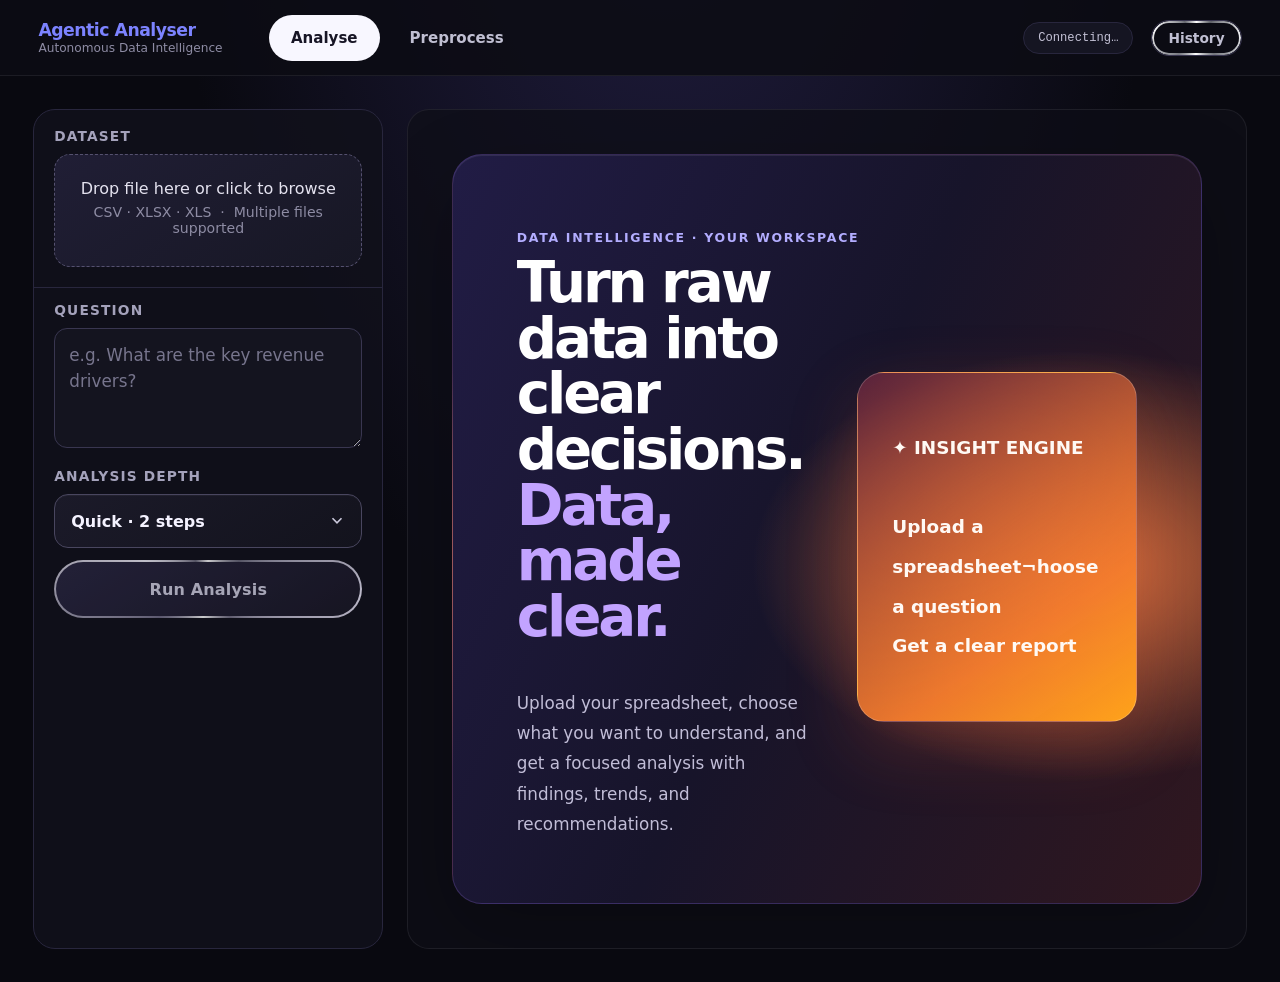
==== static/index.html @ 453eec2a "Enhance UI with live analysis dashboard, add model fallback support, and improve resilience" ====
<!DOCTYPE html>
<html lang="en">
<head>
<meta charset="UTF-8"/>
<meta name="viewport" content="width=device-width, initial-scale=1.0"/>
<title>Agentic Analyser</title>
<link rel="icon" type="image/png" href="/static/favicon.png"/>
<style>
  :root {
    --bg:       #18181c;
    --surface:  #1e1e24;
    --surface2: #26262e;
    --surface3: #2c2c36;
    --border:   #2a2a34;
    --border2:  #36363f;
    --accent:   #c8ff3e;
    --accent2:  #a8d832;
    --accent3:  #d4ff66;
    --text:     #ededeb;
    --text2:    #a8a8b0;
    --text3:    #6b6b78;
    --danger:   #ff6b6b;
    --teal:     #3effb4;
    --radius:   8px;
    --radius-lg:12px;
    --font:     'Inter','Segoe UI',system-ui,sans-serif;
  }
  * { box-sizing: border-box; margin: 0; padding: 0; }
  body {
    background: var(--bg);
    color: var(--text);
    font-family: var(--font);
    min-height: 100vh;
    display: flex;
    flex-direction: column;
    font-size: 16px;
  }

  /* HEADER */
  header {
    display: flex;
    align-items: center;
    padding: 0 24px;
    height: 54px;
    background: var(--surface);
    border-bottom: 1px solid var(--border);
    flex-shrink: 0;
  }
  .logo-text { font-size: 1rem; font-weight: 700; color: var(--accent); letter-spacing: -0.3px; }
  .logo-sub  { font-size: 0.7rem; color: var(--text3); margin-top: 1px; }
  .model-pill {
    margin-left: auto;
    background: var(--surface2);
    border: 1px solid var(--border);
    border-radius: 20px;
    padding: 3px 11px;
    font-size: 0.7rem;
    color: var(--text3);
    font-family: monospace;
  }

  /* LAYOUT */
  .layout { display: flex; flex: 1; overflow: hidden; height: calc(100vh - 54px); }

  /* SIDEBAR */
  .sidebar {
    width: 300px;
    background: var(--surface);
    border-right: 1px solid var(--border);
    display: flex;
    flex-direction: column;
    overflow-y: auto;
    flex-shrink: 0;
  }
  .s-block { padding: 16px 16px 0; }
  .s-sep   { height: 1px; background: var(--border); margin-top: 16px; }

  .field-label {
    font-size: 0.67rem;
    font-weight: 600;
    color: var(--text3);
    text-transform: uppercase;
    letter-spacing: 0.8px;
    display: block;
    margin-bottom: 7px;
  }

  /* UPLOAD */
  .upload-zone {
    border: 1.5px dashed var(--border2);
    border-radius: var(--radius);
    padding: 16px 12px;
    text-align: center;
    cursor: pointer;
    transition: border-color .2s, background .2s;
    position: relative;
    background: var(--surface2);
  }
  .upload-zone:hover, .upload-zone.drag {
    border-color: var(--accent);
    background: rgba(200,255,62,.04);
  }
  .upload-zone input { position: absolute; inset: 0; opacity: 0; cursor: pointer; }
  .upload-text { font-size: 0.78rem; color: var(--text2); margin-bottom: 3px; }
  .upload-hint { font-size: 0.68rem; color: var(--text3); }
  .file-name   { font-size: 0.75rem; color: var(--accent); margin-top: 6px; font-weight: 500; word-break: break-all; }

  /* SUGGESTIONS */
  .sug-list   { display: flex; flex-direction: column; gap: 5px; }
  .sug-item   {
    background: var(--surface2);
    border: 1px solid var(--border);
    border-radius: var(--radius);
    padding: 7px 10px;
    font-size: 0.88rem;
    color: var(--text2);
    cursor: pointer;
    transition: border-color .15s, color .15s;
    line-height: 1.45;
  }
  .sug-item:hover { border-color: var(--accent); color: var(--text); }
  .sug-loading { font-size: 0.84rem; color: var(--text3); font-style: italic; }

  /* FORM */
  textarea {
    width: 100%;
    background: var(--surface2);
    border: 1px solid var(--border);
    border-radius: var(--radius);
    color: var(--text);
    padding: 8px 10px;
    font-size: 0.95rem;
    font-family: inherit;
    outline: none;
    resize: vertical;
    transition: border-color .15s;
    min-height: 64px;
  }
  textarea:focus { border-color: var(--accent); }

  /* BUTTONS */
  .btn {
    display: inline-flex; align-items: center; justify-content: center;
    gap: 7px; padding: 9px 16px;
    border-radius: var(--radius); border: none; cursor: pointer;
    font-size: 0.92rem; font-weight: 600; font-family: inherit;
    transition: all .15s; width: 100%;
  }
  .btn-primary { background: var(--accent); color: #111; }
  .btn-primary:hover { background: var(--accent3); }
  .btn-primary:disabled { opacity: .35; cursor: not-allowed; }
  .btn-secondary { background: var(--surface2); color: var(--text2); border: 1px solid var(--border2); }
  .btn-secondary:hover { border-color: var(--accent); color: var(--text); }
  .btn-danger { background: rgba(255,107,107,.1); color: var(--danger); border: 1px solid rgba(255,107,107,.25); }
  .btn-danger:hover { background: rgba(255,107,107,.18); }

  /* MAIN */
  .main { flex: 1; display: flex; flex-direction: column; overflow: hidden; }
  .feed {
    flex: 1; overflow-y: auto;
    padding: 20px 24px;
    display: flex; flex-direction: column; gap: 10px;
  }

  /* EMPTY */
  .empty-state { margin: auto; text-align: center; color: var(--text3); max-width: 340px; }
  .empty-state h3 { font-size: 0.9rem; color: var(--text2); margin-bottom: 7px; font-weight: 600; }
  .empty-state p  { font-size: 0.78rem; line-height: 1.7; }

  /* THINKING */
  .thinking-card {
    display: flex; align-items: center; gap: 12px;
    padding: 12px 14px;
    background: var(--surface); border: 1px solid var(--border); border-radius: var(--radius-lg);
  }
  .spinner {
    width: 16px; height: 16px; flex-shrink: 0;
    border: 2px solid var(--border2); border-top-color: var(--accent);
    border-radius: 50%; animation: spin .75s linear infinite;
  }
  @keyframes spin { to { transform: rotate(360deg); } }
  .thinking-label { font-size: 0.78rem; color: var(--text2); }

  /* ITERATION CARD — hidden from feed, runs in background */
  .iter-card { display:block; }
  .iter-header {
    display: flex; align-items: center; gap: 10px;
    padding: 10px 14px; cursor: pointer;
    background: var(--surface2); user-select: none;
    transition: background .15s;
  }
  .iter-header:hover { background: var(--surface3); }
  .iter-dot {
    width: 7px; height: 7px; border-radius: 50%; flex-shrink: 0;
    background: var(--accent);
  }
  .iter-dot.error { background: var(--danger); }
  .iter-dot.done  { background: var(--teal); }
  .iter-title  { font-size: 0.77rem; font-weight: 600; color: var(--text2); flex: 1; }
  .iter-status { font-size: 0.67rem; color: var(--text3); }
  .iter-status.done { color: var(--teal); }
  .iter-chevron {
    width: 13px; height: 13px; stroke: var(--text3); fill: none; stroke-width: 2;
    transition: transform .2s; flex-shrink: 0;
  }
  .iter-chevron.open { transform: rotate(180deg); }

  .progress-bar  { height: 2px; background: var(--border); border-radius: 2px; overflow: hidden; margin-top: 5px; }
  .progress-fill { height: 100%; background: var(--accent); border-radius: 2px; transition: width .4s; }

  .iter-body { display: none; padding: 12px 14px; border-top: 1px solid var(--border); }
  .iter-body.open { display: block; }

  /* STEP */
  .step { margin-bottom: 9px; }
  .step:last-child { margin-bottom: 0; }
  .step-label {
    font-size: 0.66rem; font-weight: 700; text-transform: uppercase;
    letter-spacing: 0.7px; color: var(--text3); margin-bottom: 4px;
  }
  .step-label.ok  { color: var(--teal); }
  .step-label.err { color: var(--danger); }
  .tool-summary {
    background: var(--surface2); border-radius: var(--radius);
    padding: 8px 11px; font-size: 0.76rem; color: var(--text2); line-height: 1.6;
  }
  .out-line     { margin-bottom: 2px; }
  .out-line:last-child { margin-bottom: 0; }
  .err-line     { color: var(--danger); }

  /* PLOT */
  .plot-wrap { margin-top: 10px; }
  .plot-wrap img { max-width: 100%; max-height: 400px; width: auto; object-fit: contain; border-radius: var(--radius); border: 1px solid var(--border); display: block; }

  /* FINAL REPORT */
  .report-card {
    background: var(--surface);
    border: 1px solid var(--accent);
    border-radius: var(--radius-lg);
    overflow: hidden;
    box-shadow: 0 0 20px rgba(200,255,62,.06);
  }
  .report-header {
    padding: 11px 16px;
    background: var(--surface2);
    border-bottom: 1px solid var(--border);
    font-size: 0.72rem; font-weight: 700;
    text-transform: uppercase; letter-spacing: 0.8px;
    color: var(--accent);
  }
  .report-body { padding: 16px 18px; }
  .report-section { margin-bottom: 16px; }
  .report-section:last-child { margin-bottom: 0; }
  .report-section-title {
    font-size: 0.67rem; font-weight: 700; text-transform: uppercase;
    letter-spacing: 0.8px; color: var(--accent);
    margin-bottom: 9px; padding-bottom: 5px;
    border-bottom: 1px solid var(--border);
  }
  .report-bullets { list-style: none; display: flex; flex-direction: column; gap: 6px; }
  .report-bullets li {
    display: flex; gap: 9px; align-items: flex-start;
    font-size: 0.81rem; color: var(--text2); line-height: 1.65;
  }
  .bullet-dot {
    width: 5px; height: 5px; border-radius: 50%;
    background: var(--accent); flex-shrink: 0; margin-top: 7px;
  }
  .report-bullets strong { color: var(--text); font-weight: 600; }

  /* FOLLOWUP */
  .followup-bar {
    padding: 12px 20px;
    border-top: 1px solid var(--border);
    background: var(--surface);
    display: flex; gap: 10px; align-items: flex-end; flex-shrink: 0;
  }
  .followup-bar textarea { flex: 1; min-height: 40px; max-height: 100px; }
  .followup-bar .btn { width: auto; padding: 9px 18px; flex-shrink: 0; }

  /* FOLLOWUP ANSWER */
  .fup-card { background: var(--surface); border: 1px solid var(--border); border-radius: var(--radius-lg); overflow: hidden; }
  .fup-header { padding: 8px 14px; background: var(--surface2); border-bottom: 1px solid var(--border); font-size: 0.67rem; font-weight: 700; text-transform: uppercase; letter-spacing: 0.8px; color: var(--text3); }
  .fup-body   { padding: 12px 14px; font-size: 0.81rem; color: var(--text2); line-height: 1.7; }
  .fup-body strong { color: var(--text); }

  /* CHART GALLERY */
  .gallery-section { margin-top: 16px; border-top: 1px solid var(--border); padding-top: 14px; }
  .gallery-heading { font-size: .67rem; font-weight: 700; text-transform: uppercase; letter-spacing: .8px; color: var(--text3); margin-bottom: 10px; }
  .gallery-grid    { display: flex; gap: 10px; overflow-x: auto; padding-bottom: 6px; }
  .gallery-item    { flex-shrink: 0; }
  .gallery-item img{ height: 200px; width: auto; max-width: 360px; object-fit: contain; border-radius: var(--radius); border: 1px solid var(--border); display: block; cursor: zoom-in; transition: transform .2s; background: var(--surface2); }
  .gallery-item img:hover { transform: scale(1.03); }
  .gallery-label   { font-size: .68rem; color: var(--text3); text-align: center; margin-top: 4px; }

  /* ASK BUTTON */
  .ask-btn {
    margin-left: 8px; flex-shrink: 0;
    background: transparent; border: 1px solid var(--border2);
    border-radius: 4px; color: var(--text3); font-size: .65rem;
    font-weight: 600; padding: 1px 7px; cursor: pointer;
    font-family: inherit; transition: border-color .15s, color .15s;
    white-space: nowrap;
  }
  .ask-btn:hover { border-color: var(--accent); color: var(--accent); }
  .report-bullets li { align-items: flex-start; }

  /* RATE LIMIT CARD */
  .rate-card {
    display: flex; align-items: center; gap: 12px;
    padding: 11px 14px;
    background: rgba(255,179,71,.07); border: 1px solid rgba(255,179,71,.25);
    border-radius: var(--radius-lg); font-size: .78rem; color: var(--orange);
  }
  .rate-dot { width: 7px; height: 7px; border-radius: 50%; background: var(--orange); flex-shrink: 0; animation: pulse 1.2s ease-in-out infinite; }
  @keyframes pulse { 0%,100%{opacity:1} 50%{opacity:.3} }

  /* SEND TO ANALYSE */
  .send-btn {
    display: inline-flex; align-items: center; gap: 6px;
    background: var(--accent); color: #111; border: none;
    border-radius: var(--radius); padding: 7px 14px;
    font-size: .78rem; font-weight: 700; cursor: pointer;
    font-family: inherit; transition: background .15s; margin-top: 10px;
  }
  .send-btn:hover { background: var(--accent3); }

  /* LIGHTBOX */
  .lightbox { position:fixed;inset:0;background:rgba(0,0,0,.85);z-index:1000;display:flex;align-items:center;justify-content:center;cursor:zoom-out; }
  .lightbox img { max-width:92vw; max-height:92vh; border-radius:var(--radius); border:1px solid var(--border); }

  /* HISTORY PANEL */
  .history-panel {
    position: fixed; top: 54px; right: 0; bottom: 0; width: 300px;
    background: var(--surface); border-left: 1px solid var(--border);
    display: flex; flex-direction: column; z-index: 100;
    transform: translateX(100%); transition: transform .25s ease;
  }
  .history-panel.open { transform: translateX(0); }
  .history-header {
    display: flex; align-items: center; justify-content: space-between;
    padding: 14px 16px; border-bottom: 1px solid var(--border);
    font-size: .78rem; font-weight: 700; color: var(--text); flex-shrink: 0;
  }
  .history-close {
    background: none; border: none; cursor: pointer;
    color: var(--text3); font-size: 1rem; padding: 0 4px;
  }
  .history-list { flex: 1; overflow-y: auto; padding: 10px; display: flex; flex-direction: column; gap: 7px; }
  .history-item {
    background: var(--surface2); border: 1px solid var(--border);
    border-radius: var(--radius); padding: 10px 12px; cursor: pointer;
    transition: border-color .15s;
  }
  .history-item:hover { border-color: var(--accent); }
  .history-item-name { font-size: .78rem; font-weight: 600; color: var(--text); margin-bottom: 3px; white-space: nowrap; overflow: hidden; text-overflow: ellipsis; }
  .history-item-date { font-size: .68rem; color: var(--text3); }
  .history-item-del  { float: right; background: none; border: none; color: var(--text3); cursor: pointer; font-size: .75rem; padding: 0; }
  .history-item-del:hover { color: var(--danger); }
  .history-btn {
    background: none; border: 1px solid var(--border2); border-radius: var(--radius);
    color: var(--text2); font-size: .72rem; font-weight: 600; cursor: pointer;
    padding: 5px 10px; font-family: inherit; transition: border-color .15s, color .15s;
  }
  .history-btn:hover { border-color: var(--accent); color: var(--accent); }
  .history-empty { font-size: .75rem; color: var(--text3); text-align: center; padding: 24px 10px; font-style: italic; }

  /* SCROLLBAR */
  ::-webkit-scrollbar { width: 4px; height: 4px; }
  ::-webkit-scrollbar-track { background: transparent; }
  ::-webkit-scrollbar-thumb { background: var(--border2); border-radius: 3px; }

  @media (max-width:700px) {
    .layout { flex-direction: column; }
    .sidebar { width: 100%; border-right: none; border-bottom: 1px solid var(--border); }
  }

  /* Dashboard refresh: editorial scale, soft panels, and violet/coral accents. */
  :root {
    --bg:#090910; --surface:#11111b; --surface2:#181827; --surface3:#24233a;
    --border:#28263d; --border2:#393650; --accent:#7c83ff; --accent2:#a16eff;
    --accent3:#aab0ff; --text:#f7f6ff; --text2:#c0bfd2; --text3:#8e8ca4;
    --teal:#48dfc1; --orange:#ff9a55; --radius:14px; --radius-lg:22px;
  }
  body { font-size:16px; background:radial-gradient(ellipse at 52% -30%,#242047 0,transparent 54%),var(--bg); }
  header { height:76px; padding:0 clamp(18px,3vw,48px); gap:8px; background:rgba(12,12,20,.88); border-bottom:1px solid rgba(255,255,255,.07); }
  header > div:first-child { margin-right:clamp(14px,3vw,46px)!important; }
  .logo-text { font-size:1.08rem; letter-spacing:-.5px; }
  .logo-sub { font-size:.76rem; color:var(--text3); }
  header > a { height:46px!important; padding:0 22px!important; border:0!important; border-radius:999px; font-size:.94rem!important; }
  header > a[href="/"] { background:#f8f7ff; color:#171525!important; }
  header > a[href="/preprocess"] { color:var(--text2)!important; }
  header > a[href="/preprocess"]:hover { background:var(--surface2); color:var(--text)!important; }
  .model-pill { background:#151522; border-color:var(--border); padding:8px 14px; font-size:.76rem; color:#c3c1d5; }
  .history-btn { padding:9px 16px; border-radius:999px; font-size:.86rem; }
  .layout { height:calc(100vh - 76px); padding:clamp(18px,2vw,30px); gap:20px; overflow:hidden; }
  .sidebar { width:320px; border:1px solid var(--border); border-radius:var(--radius-lg); background:rgba(17,17,27,.88); padding-bottom:18px; }
  .s-block { padding-left:20px; padding-right:20px; }
  .s-sep { background:var(--border); margin-top:20px; }
  .field-label { font-size:.78rem; letter-spacing:1.15px; color:#a4a2bb; margin-bottom:10px; }
  .upload-zone { padding:24px 16px; border:1px dashed #55516f; border-radius:16px; background:linear-gradient(145deg,#201e35,#171724); }
  .upload-zone:hover,.upload-zone.drag { border-color:var(--accent); background:#24213c; }
  .upload-text { font-size:.94rem; color:#e4e2ef; }
  .upload-hint { font-size:.79rem; color:var(--text3); margin-top:6px; }
  .file-name { font-size:.84rem; color:#aaaaff; }
  .sug-list { gap:8px; }
  .sug-item { padding:11px 13px; border:1px solid var(--border); border-radius:12px; background:#171724; color:#d2d0e2; font-size:.9rem; line-height:1.55; }
  .sug-item:hover { border-color:#777cff; background:#211f35; }
  .sug-loading { font-size:.88rem; }
  textarea { min-height:100px; padding:13px 14px; border-color:var(--border2); border-radius:13px; background:#14141f; font-size:1rem; line-height:1.55; }
  textarea::placeholder { color:#77758d; }
  .btn { min-height:46px; border-radius:999px; font-size:.95rem; }
  .btn-primary { background:linear-gradient(100deg,#777cff,#a16eff); color:white; box-shadow:0 8px 24px rgba(124,131,255,.18); }
  .btn-primary:hover { background:linear-gradient(100deg,#898eff,#b17cff); }
  .btn-primary:disabled { color:#cfcee0; opacity:.5; }
  .btn-secondary,.btn-danger { border-radius:999px; }
  .main { min-width:0; border:1px solid rgba(255,255,255,.07); border-radius:var(--radius-lg); background:rgba(15,15,24,.76); }
  .feed { padding:clamp(20px,3vw,42px); gap:18px; }
  .empty-state { position:relative; width:100%; max-width:none; min-height:min(520px,65vh); margin:0; padding:clamp(28px,5vw,72px); display:grid; grid-template-columns:minmax(0,1fr) minmax(280px,.88fr); align-items:center; gap:36px; text-align:left; overflow:hidden; border:1px solid rgba(169,127,255,.2); border-radius:30px; color:var(--text2); background:radial-gradient(ellipse at 84% 55%,rgba(255,129,66,.8),transparent 37%),linear-gradient(115deg,#211c45 0%,#17142a 48%,#30171f 100%); box-shadow:inset 0 1px rgba(255,255,255,.08),0 28px 80px rgba(0,0,0,.24); }
  .empty-state:before { content:"DATA INTELLIGENCE  ·  YOUR WORKSPACE"; grid-column:1/-1; align-self:end; margin-bottom:-26px; color:#b3adff; font-size:.78rem; font-weight:800; letter-spacing:1.7px; }
  .empty-state h3 { grid-column:1; grid-row:2; align-self:end; max-width:620px; color:white; font-size:clamp(2.35rem,4.4vw,4.5rem); font-weight:800; line-height:.99; letter-spacing:-.055em; }
  .empty-state h3:after { content:"Data, made clear."; display:block; color:#c2a3ff; }
  .empty-state p { grid-column:1; grid-row:3; align-self:start; max-width:490px; color:#c1bdd7; font-size:1.05rem; line-height:1.8; }
  .empty-state:after { content:"✦  INSIGHT ENGINE\A\AUpload a spreadsheet\AChoose a question\AGet a clear report"; white-space:pre-line; grid-column:2; grid-row:2/4; justify-self:stretch; align-self:center; min-height:280px; padding:34px; display:flex; align-items:center; color:#fff9f4; font-size:1.15rem; font-weight:650; line-height:2.15; border:1px solid rgba(255,255,255,.2); border-radius:27px; background:linear-gradient(145deg,rgba(133,44,72,.6),rgba(244,124,45,.96) 70%,#ffa31a); box-shadow:0 24px 70px rgba(228,93,50,.22); }
  .thinking-card,.report-card,.fup-card { border-radius:18px; border-color:var(--border); }
  .report-card { border-color:rgba(124,131,255,.58); box-shadow:0 18px 60px rgba(0,0,0,.18); }
  .report-header { background:linear-gradient(100deg,#242044,#251b2b); font-size:.85rem; padding:16px 20px; }
  .report-section-title,.step-label,.gallery-heading { font-size:.78rem; }
  .report-bullets li,.fup-body { font-size:.98rem; }
  .followup-bar { padding:16px 22px; background:#11111b; }
  .followup-bar textarea { min-height:48px; }
  .history-panel { top:76px; background:#11111b; }
  .history-header,.history-item-name { font-size:.94rem; }
  .history-item-date,.history-empty { font-size:.82rem; }
  .progress-bar { height:5px; margin-top:8px; }
  @media(max-width:900px) {
    .layout { padding:14px; gap:12px; }
    .sidebar { width:280px; }
    .empty-state { grid-template-columns:1fr; gap:22px; }
    .empty-state:before,.empty-state h3,.empty-state p,.empty-state:after { grid-column:1; grid-row:auto; }
    .empty-state:before { margin:0; }
    .empty-state:after { min-height:170px; }
  }
  @media(max-width:700px) {
    header { height:auto; min-height:68px; padding:10px 14px; flex-wrap:wrap; }
    header > div:first-child { margin-right:auto!important; }
    header > a { height:40px!important; padding:0 13px!important; }
    .layout { height:auto; min-height:calc(100vh - 68px); overflow:auto; flex-direction:column; }
    .sidebar { width:100%; max-height:none; }
    .main { min-height:55vh; }
    .empty-state { min-height:460px; padding:28px; }
  }
  /* Larger desktop controls and a visible live analysis trail. */
  body { font-size:18px; }
  .layout { padding:clamp(22px,2.6vw,44px); gap:24px; }
  .sidebar { width:clamp(350px,24vw,430px); }
  .field-label { font-size:.86rem; }
  .upload-text { font-size:1rem; }
  .upload-hint,.file-name { font-size:.88rem; }
  .sug-item { font-size:1rem; padding:13px 15px; }
  textarea { min-height:120px; font-size:1.05rem; }
  .btn { min-height:54px; font-size:1.02rem; }
  .feed { padding:clamp(28px,3.4vw,56px); gap:20px; }
  .thinking-card,.iter-card,.report-card,.fup-card { font-size:1rem; }
  .thinking-card { padding:20px 22px; border-radius:18px; }
  .thinking-label,.iter-title { font-size:1rem; }
  .iter-status { font-size:.9rem; }
  .iter-header { padding:18px 20px; }
  .iter-body { padding:18px 22px; }
  .tool-summary { font-size:.98rem; padding:14px 16px; }
  .step-label { font-size:.82rem; }
  .progress-bar { height:7px; }
  .analysis-options { padding-top:16px!important; }
  .depth-select-wrap { position:relative; }
  .analysis-options select { appearance:none; -webkit-appearance:none; width:100%; height:54px; padding:0 46px 0 16px; border:1px solid #49465f; border-radius:14px; color:#f4f2ff; background:linear-gradient(145deg,#1b1a29,#13131d); font-family:inherit; font-size:1rem; font-weight:600; cursor:pointer; box-shadow:inset 0 1px rgba(255,255,255,.04); }
  .analysis-options select:focus-visible { outline:2px solid #9395ff; outline-offset:2px; }
  .analysis-options select option { color:#f4f2ff; background:#171622; }
  .depth-select-chevron { position:absolute; width:18px; height:18px; right:16px; top:50%; transform:translateY(-50%); fill:none; stroke:#cbc9dc; stroke-width:1.8; pointer-events:none; }
  .sidebar .btn { min-height:58px; padding:3px 18px; border:2px solid transparent; border-radius:999px; color:#f4f2ff; font-size:1rem; font-weight:700; letter-spacing:.01em; background:linear-gradient(145deg,#211f31,#15141f) padding-box,conic-gradient(from var(--liquid-angle),#fff 0deg,#666773 48deg,#e8e9f0 92deg,#6f7180 142deg,#fff 190deg,#737585 240deg,#eeeef3 294deg,#666773 336deg,#fff 360deg) border-box; box-shadow:inset 0 1px rgba(255,255,255,.09),0 8px 22px rgba(0,0,0,.2); }
  .sidebar .btn-primary { color:#fff; background:linear-gradient(145deg,#292641,#191725) padding-box,conic-gradient(from var(--liquid-angle),#fff 0deg,#686779 48deg,#eeeafc 92deg,#767287 142deg,#fff 190deg,#716d87 240deg,#f1eff9 294deg,#686779 336deg,#fff 360deg) border-box; }
  .sidebar .btn-secondary { color:#e4e2f1; }
  .sidebar .btn-danger { color:#ff9298; background:linear-gradient(145deg,#2a1c27,#1d151d) padding-box,conic-gradient(from var(--liquid-angle),#ffb2b5 0deg,#63474d 48deg,#ffd0d0 92deg,#75535c 142deg,#ffb2b5 190deg,#714b53 240deg,#ffd0d0 294deg,#63474d 336deg,#ffb2b5 360deg) border-box; }
  .sidebar .btn:before { display:none; }
  .sidebar .btn-primary:disabled { opacity:.78; color:#d1cfe2; box-shadow:none; }
  .sidebar .btn:not(:disabled):hover { filter:brightness(1.13); box-shadow:inset 0 1px rgba(255,255,255,.13),0 12px 28px rgba(0,0,0,.3),0 0 18px rgba(205,210,255,.12); }
  .live-board { position:relative; overflow:hidden; padding:clamp(22px,3vw,38px); border:1px solid rgba(151,139,255,.3); border-radius:26px; background:linear-gradient(120deg,rgba(34,31,66,.98),rgba(19,19,31,.97) 56%,rgba(48,27,39,.96)); box-shadow:0 22px 70px rgba(0,0,0,.24); animation:board-enter .5s cubic-bezier(.2,.75,.25,1) both; }
  .live-board:before { content:""; position:absolute; inset:-40% auto -40% -30%; width:45%; transform:skewX(-22deg); background:linear-gradient(90deg,transparent,rgba(255,255,255,.035),transparent); animation:board-sheen 6s ease-in-out infinite; pointer-events:none; }
  .live-board-top { position:relative; display:flex; align-items:center; justify-content:space-between; gap:24px; }
  .live-board-eyebrow { display:flex; align-items:center; gap:10px; color:#aaa7c5; font-size:.78rem; font-weight:800; letter-spacing:1.5px; text-transform:uppercase; }
  .live-orb { width:10px; height:10px; border-radius:50%; background:#61e4c2; box-shadow:0 0 0 0 rgba(97,228,194,.55); animation:live-pulse 1.8s ease-out infinite; }
  .live-board[data-state="complete"] .live-orb { background:#61e4c2; animation:none; }
  .live-board[data-state="error"] .live-orb { background:#ff777e; animation:none; }
  .live-board h2 { margin-top:16px; color:#fff; font-size:clamp(1.65rem,2.8vw,2.6rem); letter-spacing:-.045em; }
  .live-board-copy { margin-top:8px; color:#bbb8d1; font-size:1rem; }
  .live-board-time { padding:12px 17px; border:1px solid rgba(255,255,255,.11); border-radius:16px; background:rgba(10,10,18,.42); text-align:right; flex-shrink:0; }
  .live-board-time span { display:block; color:#9693ad; font-size:.72rem; font-weight:800; letter-spacing:1.2px; text-transform:uppercase; }
  .live-board-time strong { display:block; margin-top:4px; color:#fff; font-size:1.65rem; font-variant-numeric:tabular-nums; }
  .live-metrics { position:relative; display:grid; grid-template-columns:repeat(4,minmax(0,1fr)); gap:12px; margin-top:28px; }
  .live-metric { padding:16px 17px; border:1px solid rgba(255,255,255,.085); border-radius:16px; background:rgba(10,10,18,.34); }
  .live-metric span { display:block; color:#9c99b2; font-size:.73rem; font-weight:800; letter-spacing:1px; text-transform:uppercase; }
  .live-metric strong { display:block; margin-top:7px; color:#f8f7ff; font-size:1.5rem; font-variant-numeric:tabular-nums; }
  .live-track { position:relative; display:grid; grid-template-columns:repeat(4,1fr); gap:8px; margin-top:24px; }
  .live-stage { position:relative; padding-top:17px; border-top:3px solid rgba(255,255,255,.13); color:#77748f; font-size:.78rem; font-weight:700; transition:color .25s,border-color .25s; }
  .live-stage:before { content:""; position:absolute; top:-7px; left:0; width:11px; height:11px; border-radius:50%; background:#39364f; transition:background .25s,box-shadow .25s; }
  .live-stage.active,.live-stage.done { color:#d4d1ec; border-color:#8985ff; }
  .live-stage.active:before,.live-stage.done:before { background:#a59dff; box-shadow:0 0 16px rgba(165,157,255,.65); }
  .live-board[data-state="complete"] .live-stage { color:#d4d1ec; border-color:#61cdb0; }
  .live-board[data-state="complete"] .live-stage:before { background:#61e4c2; box-shadow:0 0 14px rgba(97,228,194,.5); }
  @keyframes live-pulse { 70%{box-shadow:0 0 0 10px rgba(97,228,194,0)} 100%{box-shadow:0 0 0 0 rgba(97,228,194,0)} }
  @keyframes board-enter { from{opacity:0;transform:translateY(12px) scale(.99)} to{opacity:1;transform:none} }
  @keyframes board-sheen { 0%,35%{left:-35%} 75%,100%{left:120%} }
  @media(max-width:900px) { .live-metrics { grid-template-columns:repeat(2,1fr); } }
  @media(max-width:560px) { .live-board-top{align-items:flex-start;flex-direction:column}.live-board-time{text-align:left}.live-track{grid-template-columns:repeat(2,1fr);row-gap:17px}.live-metrics{gap:8px}.live-metric{padding:12px}.live-metric strong{font-size:1.25rem} }
  @media(prefers-reduced-motion:reduce) { .live-board,.live-board:before,.live-orb { animation:none!important; } }
  /* Liquid-metal button treatment, adapted from the supplied shader component. */
  @property --liquid-angle { syntax:"<angle>"; inherits:false; initial-value:0deg; }
  button { --liquid-angle:0deg; position:relative; isolation:isolate; overflow:hidden; transition:transform .22s cubic-bezier(.2,.8,.2,1),box-shadow .22s ease,filter .22s ease; }
  button:not(:disabled):hover { transform:scale(1.01); filter:brightness(1.08); box-shadow:0 12px 30px rgba(0,0,0,.24),0 0 18px rgba(205,210,255,.14); }
  button:not(:disabled):active { transform:scale(.98); }
  button:focus-visible { outline:2px solid #cbd0ff; outline-offset:3px; }
  button:before { content:""; position:absolute; inset:0; padding:2px; border-radius:inherit; background:conic-gradient(from var(--liquid-angle),#fff 0deg,#5e6067 42deg,#f0f1f4 86deg,#74767d 132deg,#fff 182deg,#777981 228deg,#f7f7f8 282deg,#666870 324deg,#fff 360deg); -webkit-mask:linear-gradient(#fff 0 0) content-box,linear-gradient(#fff 0 0); -webkit-mask-composite:xor; mask-composite:exclude; animation:liquid-metal-spin 6s linear infinite; pointer-events:none; z-index:1; }
  button:after { content:""; position:absolute; inset:1px; left:-70%; width:48%; border-radius:inherit; background:linear-gradient(105deg,transparent,rgba(255,255,255,.25),rgba(220,225,255,.08),transparent); transform:skewX(-20deg); animation:liquid-metal-sweep 4s ease-in-out infinite; pointer-events:none; z-index:0; }
  button > * { position:relative; z-index:2; }
  button:disabled:before,button:disabled:after { animation:none; opacity:0; }
  @keyframes liquid-metal-spin { to { --liquid-angle:360deg; } }
  @keyframes liquid-metal-sweep { 0%,15%{left:-70%;opacity:0} 30%{opacity:.9} 65%,100%{left:135%;opacity:0} }
  @media(prefers-reduced-motion:reduce) { button { transition:none!important; } button:before,button:after { animation:none!important; opacity:0!important; } button:not(:disabled):hover,button:not(:disabled):active { transform:none; } }
  @media(max-width:900px) { .sidebar { width:320px; } }
  @media(max-width:700px) { body{font-size:16px}.sidebar{width:100%}.feed{padding:16px} }
</style>
</head>
<body>

<header>
  <div style="margin-right:28px">
    <div class="logo-text">Agentic Analyser</div>
    <div class="logo-sub">Autonomous Data Intelligence</div>
  </div>
  <a href="/" style="padding:0 18px;height:54px;display:flex;align-items:center;font-size:.8rem;font-weight:600;color:var(--accent);cursor:pointer;border-bottom:2px solid var(--accent);text-decoration:none">Analyse</a>
  <a href="/preprocess" style="padding:0 18px;height:54px;display:flex;align-items:center;font-size:.8rem;font-weight:600;color:var(--text3);cursor:pointer;border-bottom:2px solid transparent;text-decoration:none;transition:color .15s">Preprocess</a>
  <div class="model-pill" id="modelBadge">Connecting…</div>
  <button class="history-btn" id="historyToggle" style="margin-left:10px">History</button>
</header>

<!-- HISTORY PANEL -->
<div class="history-panel" id="historyPanel">
  <div class="history-header">
    Recent Analyses
    <button class="history-close" id="historyClose">✕</button>
  </div>
  <div class="history-list" id="historyList">
    <div class="history-empty">No saved analyses yet.</div>
  </div>
</div>

<div class="layout">

  <!-- SIDEBAR -->
  <aside class="sidebar">

    <div class="s-block" style="padding-top:18px">
      <span class="field-label">Dataset</span>
      <div class="upload-zone" id="dropZone">
        <input type="file" id="fileInput" accept=".csv,.xlsx,.xls" multiple/>
        <div class="upload-text">Drop file here or click to browse</div>
        <div class="upload-hint">CSV · XLSX · XLS &nbsp;·&nbsp; Multiple files supported</div>
        <div class="file-name" id="fileName"></div>
      </div>
    </div>

    <div id="suggestWrap" style="display:none">
      <div class="s-sep"></div>
      <div class="s-block" style="padding-top:14px">
        <span class="field-label">Suggested Questions</span>
        <div class="sug-list" id="suggestions">
          <div class="sug-loading">Generating suggestions…</div>
        </div>
      </div>
    </div>

    <div class="s-sep"></div>

    <div class="s-block" style="padding-top:14px">
      <span class="field-label">Question</span>
      <textarea id="question" rows="3" placeholder="e.g. What are the key revenue drivers?"></textarea>
    </div>

    <div class="s-block analysis-options" style="padding-top:12px">
      <label class="field-label" for="analysisDepth">Analysis depth</label>
      <div class="depth-select-wrap">
        <select id="analysisDepth">
          <option value="2" selected>Quick · 2 steps</option>
          <option value="3">Balanced · 3 steps</option>
          <option value="5">Detailed · 5 steps</option>
        </select>
        <svg class="depth-select-chevron" viewBox="0 0 20 20" aria-hidden="true"><path d="m5 7 5 5 5-5"/></svg>
      </div>
    </div>



    <div class="s-block" style="padding-top:12px">
      <button class="btn btn-primary" id="runBtn" disabled>Run Analysis</button>
    </div>

    <div id="exportWrap" style="display:none">
      <div class="s-block" style="padding-top:8px">
        <button class="btn btn-primary" id="sendToPrepBtn">Send to Preprocessor</button>
      </div>
      <div class="s-block" style="padding-top:6px">
        <button class="btn btn-secondary" id="exportBtn">Export PDF Report</button>
      </div>
      <div class="s-block" style="padding-top:6px">
        <button class="btn btn-secondary" id="exportExcelBtn">Export Excel Report</button>
      </div>
    </div>

    <div id="resetWrap" style="display:none">
      <div class="s-block" style="padding-top:6px; padding-bottom:18px">
        <button class="btn btn-danger" id="resetBtn">New Analysis</button>
      </div>
    </div>

  </aside>

  <!-- FEED -->
  <div class="main">
    <div class="feed" id="feed">
      <div class="empty-state">
        <h3>Turn raw data into clear decisions.</h3>
        <p>Upload your spreadsheet, choose what you want to understand, and get a focused analysis with findings, trends, and recommendations.</p>
      </div>
    </div>

    <div class="followup-bar" id="followupBar" style="display:none">
      <textarea id="followupInput" placeholder="Ask a follow-up question…" rows="1"></textarea>
      <button class="btn btn-primary" id="followupBtn" style="white-space:nowrap">Send</button>
    </div>
  </div>

</div>

<script>
let sessionId = null, isRunning = false;
let currentIterCard = null, currentIterBody = null, currentIterOk = true;
let thinkingCard = null;
let allPlots = [];  // collect every chart across all iterations
let boardTimer = null, boardStartedAt = 0, boardStepCount = 0, boardToolCount = 0;

const fileInput     = document.getElementById('fileInput');
const dropZone      = document.getElementById('dropZone');
const fileNameEl    = document.getElementById('fileName');
const questionEl    = document.getElementById('question');
const runBtn        = document.getElementById('runBtn');
const feed          = document.getElementById('feed');
const suggestWrap   = document.getElementById('suggestWrap');
const suggestionsEl = document.getElementById('suggestions');
const exportWrap    = document.getElementById('exportWrap');
const resetWrap     = document.getElementById('resetWrap');
const followupBar   = document.getElementById('followupBar');
const followupInput = document.getElementById('followupInput');
const followupBtn   = document.getElementById('followupBtn');
const modelBadge    = document.getElementById('modelBadge');

fetch('/model').then(r=>r.json()).then(d=>{ modelBadge.textContent = d.model }).catch(()=>{});


// Check if a cleaned CSV was sent from the Preprocessor via URL param
(async function checkPendingCsv() {
  const params    = new URLSearchParams(window.location.search);
  const prepSid   = params.get('prep_session');
  if (!prepSid) return;

  // Clean the URL without reloading
  window.history.replaceState({}, '', '/');

  showBanner('Loading cleaned dataset from Preprocessor…');

  try {
    // Fetch the cleaned CSV as binary from the server
    const resp = await fetch('/prep/get_csv/' + encodeURIComponent(prepSid));
    if (!resp.ok) { showBanner('Could not load cleaned dataset.'); return; }

    // Get filename from Content-Disposition header or fallback
    const disp     = resp.headers.get('Content-Disposition') || '';
    const nameMatch = disp.match(/filename=([^;]+)/);
    const filename  = nameMatch ? nameMatch[1].trim() : 'cleaned_dataset.csv';

    const arrayBuf = await resp.arrayBuffer();
    const blob     = new Blob([arrayBuf], { type: 'text/csv' });
    const file     = new File([blob], filename, { type: 'text/csv' });

    // Inject into file input
    const dt = new DataTransfer();
    dt.items.add(file);
    fileInput.files = dt.files;

    showBanner('Cleaned dataset loaded: ' + filename);
    await handleFile(fileInput.files);
  } catch(e) {
    showBanner('Failed to load cleaned dataset: ' + e);
  }
})();

function showBanner(msg) {
  const b = document.createElement('div');
  b.style.cssText = 'position:fixed;top:60px;left:50%;transform:translateX(-50%);background:var(--surface2);border:1px solid var(--accent);border-radius:var(--radius);padding:9px 18px;font-size:.78rem;color:var(--accent);z-index:999;box-shadow:0 4px 16px rgba(0,0,0,.4)';
  b.textContent = msg;
  document.body.appendChild(b);
  setTimeout(() => b.remove(), 4000);
}

// FILE
dropZone.addEventListener('dragover',  e=>{ e.preventDefault(); dropZone.classList.add('drag') });
dropZone.addEventListener('dragleave', ()=>dropZone.classList.remove('drag'));
dropZone.addEventListener('drop', e=>{ e.preventDefault(); dropZone.classList.remove('drag'); if(e.dataTransfer.files.length) handleFile(e.dataTransfer.files); });
fileInput.addEventListener('change', ()=>{ if(fileInput.files.length) handleFile(fileInput.files) });

async function handleFile(files) {
  // files is a FileList
  const names = Array.from(files).map(f => f.name);
  fileNameEl.textContent = names.join(', ');
  runBtn.disabled = false;

  // Show file chips
  renderFileChips(Array.from(files));

  // Suggestions based on first file only
  suggestWrap.style.display = 'block';
  suggestionsEl.innerHTML = '<div class="sug-loading">Generating suggestions…</div>';
  const fd = new FormData(); fd.append('file', files[0]);
  try {
    const colRes  = await fetch('/columns', { method:'POST', body:fd });
    const colData = await colRes.json();
    if (!colData.columns?.length) { suggestionsEl.innerHTML = '<div class="sug-loading">Could not read columns.</div>'; return; }
    window._lastColumns = colData.columns;
    window._lastDtypes  = colData.dtypes;
    const sugRes  = await fetch('/suggest', {
      method:'POST', headers:{'Content-Type':'application/json'},
      body: JSON.stringify({ columns: colData.columns, dtypes: colData.dtypes })
    });
    const sugData = await sugRes.json();
    const qs = sugData.questions || [];
    if (!qs.length) { suggestionsEl.innerHTML = '<div class="sug-loading">No suggestions returned.</div>'; return; }
    suggestionsEl.innerHTML = '';
    qs.forEach(q => {
      const d = document.createElement('div');
      d.className = 'sug-item'; d.textContent = q;
      d.addEventListener('click', ()=>{ questionEl.value = q });
      suggestionsEl.appendChild(d);
    });
  } catch(err) {
    suggestionsEl.innerHTML = '<div class="sug-loading">Suggestions unavailable.</div>';
    console.error(err);
  }
}

function renderFileChips(files) {
  let chips = document.getElementById('fileChips');
  if (!chips) {
    chips = document.createElement('div');
    chips.id = 'fileChips';
    chips.style.cssText = 'display:flex;flex-wrap:wrap;gap:5px;margin-top:8px';
    dropZone.parentNode.insertBefore(chips, dropZone.nextSibling);
  }
  chips.innerHTML = '';
  files.forEach(f => {
    const chip = document.createElement('div');
    chip.style.cssText = 'background:var(--surface2);border:1px solid var(--border2);border-radius:4px;padding:3px 8px;font-size:0.7rem;color:var(--accent);display:flex;align-items:center;gap:5px';
    const cleanName = f.name.length > 20 ? f.name.substring(0,18) + '…' : f.name;
    chip.innerHTML = `<span title="${f.name}" style="max-width:160px;overflow:hidden;text-overflow:ellipsis;white-space:nowrap">${cleanName}</span>`;
    chips.appendChild(chip);
  });
}

// RUN
runBtn.addEventListener('click', startAnalysis);
async function startAnalysis() {
  if (isRunning || !fileInput.files[0]) return;
  isRunning = true; runBtn.disabled = true;
  clearFeed();
  exportWrap.style.display = resetWrap.style.display = followupBar.style.display = 'none';

  // Auto-generate question from dataset columns if blank
  let question = questionEl.value.trim();
  if (!question) {
    question = autoQuestion();
    questionEl.value = question;
  }

  startLiveBoard(question);

  // Show spinner immediately before any network call
  const loadDiv = document.createElement('div');
  loadDiv.className = 'thinking-card';
  loadDiv.id = 'initialLoader';
  loadDiv.innerHTML = '<div class="spinner"></div><div style="flex:1"><div class="thinking-label">Uploading and reading dataset…</div><div class="progress-bar"><div class="progress-fill" style="width:15%"></div></div></div>';
  feed.appendChild(loadDiv);
  thinkingCard = loadDiv;

  const fd = new FormData();
  Array.from(fileInput.files).forEach(f => fd.append('file', f));
  fd.append('question', question);
  fd.append('max_iterations', document.getElementById('analysisDepth').value);
  try {
    const response = await fetch('/analyse', { method:'POST', body:fd });
    if (!response.ok) {
      loadDiv.remove(); thinkingCard = null;
      const errDiv = document.createElement('div');
      errDiv.style.cssText = 'background:rgba(255,107,107,.1);border:1px solid rgba(255,107,107,.3);border-radius:var(--radius-lg);padding:14px 16px;font-size:.8rem;color:var(--danger)';
      errDiv.innerHTML = '<strong>Server Error</strong><br>Could not start analysis. Check the server terminal for details.';
      feed.appendChild(errDiv);
      isRunning = false; runBtn.disabled = false;
      return;
    }
    await consumeSSE(response);
  } catch(e) {
    loadDiv.remove(); thinkingCard = null;
    const errDiv = document.createElement('div');
    errDiv.style.cssText = 'background:rgba(255,107,107,.1);border:1px solid rgba(255,107,107,.3);border-radius:var(--radius-lg);padding:14px 16px;font-size:.8rem;color:var(--danger)';
    errDiv.innerHTML = '<strong>Connection Error</strong><br>' + e.message;
    feed.appendChild(errDiv);
    isRunning = false; runBtn.disabled = false;
  }
}

function autoQuestion() {
  // Build a smart default question from the loaded column info
  if (!window._lastColumns || !window._lastColumns.length) {
    return 'Give a full exploratory analysis of this dataset — key trends, distributions, correlations, and anomalies.';
  }
  const cols   = window._lastColumns;
  const dtypes = window._lastDtypes || {};
  const numCols = cols.filter(c => (dtypes[c]||'').includes('float') || (dtypes[c]||'').includes('int'));
  const catCols = cols.filter(c => !(dtypes[c]||'').includes('float') && !(dtypes[c]||'').includes('int') && !(dtypes[c]||'').includes('date'));
  let q = 'Provide a full exploratory analysis of this dataset.';
  if (numCols.length && catCols.length) {
    q = `How does ${numCols[0]} vary across different ${catCols[0]} values? Include distributions, trends, and key statistical insights.`;
  } else if (numCols.length >= 2) {
    q = `What is the relationship between ${numCols[0]} and ${numCols[1]}? Include correlation analysis and key trends.`;
  } else if (catCols.length) {
    q = `What are the most important patterns and distributions in this dataset? Focus on ${catCols.slice(0,2).join(' and ')}.`;
  }
  return q;
}

// FOLLOWUP
followupBtn.addEventListener('click', sendFollowup);
followupInput.addEventListener('keydown', e=>{ if(e.key==='Enter'&&!e.shiftKey){e.preventDefault();sendFollowup();} });
async function sendFollowup() {
  const q = followupInput.value.trim();
  if (!q || !sessionId || isRunning) return;
  isRunning = true; followupBtn.disabled = true; followupInput.value = '';
  startLiveBoard('Follow-up: ' + q);
  addFupQuestion(q);
  await consumeSSE(await fetch('/followup', {
    method:'POST', headers:{'Content-Type':'application/json'},
    body: JSON.stringify({ session_id: sessionId, question: q })
  }));
}

// SSE
async function consumeSSE(res) {
  const reader = res.body.getReader(), dec = new TextDecoder();
  let buf = '';
  while (true) {
    const { done, value } = await reader.read();
    if (done) break;
    buf += dec.decode(value, { stream:true });
    const parts = buf.split('\n\n'); buf = parts.pop();
    for (const p of parts) handleSSE(p);
  }
}

function handleSSE(raw) {
  let event='', dataStr='';
  for (const l of raw.split('\n')) {
    if (l.startsWith('event: ')) event   = l.slice(7).trim();
    if (l.startsWith('data: '))  dataStr = l.slice(6).trim();
  }
  if (!event || !dataStr) return;
  let data; try { data = JSON.parse(dataStr); } catch { return; }

  if (event === 'session') {
    sessionId = data.session_id;

  } else if (event === 'thinking') {
    updateLiveBoard({ step: data.iteration, total: data.total, phase: data.label || 'Working through the dataset', stage: 1 });
    // Only create the thinking card once — update it on subsequent iterations
    if (!thinkingCard) {
      const div = document.createElement('div');
      div.className = 'thinking-card';
      div.innerHTML = `
        <div class="spinner"></div>
        <div style="flex:1">
          <div class="thinking-label">Analysing your data…</div>
          <div class="progress-bar"><div class="progress-fill" style="width:0%"></div></div>
        </div>`;
      feed.appendChild(div);
      thinkingCard = div;
    }
    const lbl  = thinkingCard.querySelector('.thinking-label');
    const fill = thinkingCard.querySelector('.progress-fill');
    if (lbl)  lbl.textContent  = data.label || `Analysing… (step ${data.iteration} of ${data.total})`;
    if (fill) fill.style.width = Math.round((data.iteration / data.total) * 100) + '%';
    closeCurrentIter();
    currentIterOk = true;
    const { card, body } = makeIterCard(data.iteration, data.total, data.label);
    feed.appendChild(card);
    body.classList.add('open');
    card.querySelector('.iter-chevron')?.classList.add('open');
    currentIterCard = card; currentIterBody = body;
    // Show rate-limit warning if label mentions it
    if (data.label && data.label.toLowerCase().includes('rate')) {
      showRateCard(data.label);
    }

  } else if (event === 'agent') {
    updateLiveBoard({ phase: 'Interpreting results and planning the next step', stage: data.content?.includes('```') ? 2 : 1 });
    const summary = extractSummary(data.content);
    if (summary && currentIterBody) addStep(currentIterBody, 'Analysis', summary, false);

  } else if (event === 'tool') {
    boardToolCount += 1;
    updateLiveBoard({ phase: data.status === 'Success' ? 'Code completed — reviewing its results' : 'A tool step needs a retry', stage: 3, tools: boardToolCount, chart: Boolean(data.plot) });
    if (currentIterBody) {
      const ok = data.status === 'Success';
      if (!ok) currentIterOk = false;
      const lines = parseToolOutput(data.content);
      addStep(currentIterBody, ok ? 'Result' : 'Error', lines.join('\n'), !ok);
      const dot  = currentIterCard?.querySelector('.iter-dot');
      const stat = currentIterCard?.querySelector('.iter-status');
      if (!ok && dot) dot.classList.add('error');
      if (stat) { stat.textContent = ok ? 'Done' : 'Error'; if(ok) stat.classList.add('done'); }
      if (data.plot) {
        allPlots.push(data.plot);
        const w = document.createElement('div'); w.className = 'plot-wrap';
        w.innerHTML = `<img src="data:image/png;base64,${data.plot}" alt="Chart" style="max-height:320px;width:auto;max-width:100%;cursor:zoom-in"/>`;
        currentIterBody.appendChild(w);
      }
    }

  } else if (event === 'final_report') {
    removeThinking(); closeCurrentIter();
    if (data.plot) allPlots.push(data.plot);
    updateLiveBoard({ phase:'Report ready — analysis is complete', stage:3, charts:allPlots.length });
    finishLiveBoard('complete', 'Analysis complete — your report is ready.');
    addFinalReport(data.content, allPlots);
    exportWrap.style.display = 'block';

  } else if (event === 'followup_answer') {
    removeThinking(); closeCurrentIter();
    addFupAnswer(data.content);

  } else if (event === 'error') {
    finishLiveBoard('error', data.message || 'The analysis could not finish.');
    removeThinking();
    const errCard = document.createElement('div');
    errCard.style.cssText = 'background:rgba(255,107,107,.1);border:1px solid rgba(255,107,107,.3);border-radius:var(--radius-lg);padding:14px 16px;font-size:.8rem;color:var(--danger)';
    errCard.innerHTML = `<strong>Analysis Error</strong><br>${data.message || 'An unexpected error occurred. Please try again.'}`;
    feed.appendChild(errCard);
    scrollFeed();

  } else if (event === 'done') {
    const liveBoard = document.getElementById('liveBoard');
    if (isRunning && liveBoard?.dataset.state === 'running') finishLiveBoard('complete', 'Analysis run finished.');
    isRunning = false; runBtn.disabled = false;
    followupBtn.disabled = false;
    followupBar.style.display = 'flex';
    resetWrap.style.display   = 'block';
    removeThinking(); closeCurrentIter();
  }
  scrollFeed();
}

function startLiveBoard(question) {
  if (boardTimer) clearInterval(boardTimer);
  document.getElementById('liveBoard')?.remove();
  boardStartedAt = Date.now(); boardStepCount = 0; boardToolCount = 0;
  const board = document.createElement('section');
  board.className = 'live-board'; board.id = 'liveBoard'; board.dataset.state = 'running';
  board.innerHTML = `
    <div class="live-board-top">
      <div><div class="live-board-eyebrow"><i class="live-orb"></i><span id="liveBoardStatus">LIVE ANALYSIS</span></div>
      <h2>Reading your dataset</h2><p class="live-board-copy" id="liveBoardCopy"></p></div>
      <div class="live-board-time"><span>Elapsed</span><strong id="liveElapsed">00:00</strong></div>
    </div>
    <div class="live-metrics">
      <div class="live-metric"><span>Current step</span><strong id="liveStep">0 / 2</strong></div>
      <div class="live-metric"><span>Tool runs</span><strong id="liveTools">0</strong></div>
      <div class="live-metric"><span>Charts built</span><strong id="liveCharts">0</strong></div>
      <div class="live-metric"><span>Run mode</span><strong id="liveMode">Quick</strong></div>
    </div>
    <div class="live-track"><div class="live-stage active">Inspect</div><div class="live-stage">Analyze</div><div class="live-stage">Compute</div><div class="live-stage">Report</div></div>`;
  feed.insertBefore(board, feed.firstChild);
  document.getElementById('liveBoardCopy').textContent = question.length > 105 ? question.slice(0,102) + '…' : question;
  const depth = Number(document.getElementById('analysisDepth').value);
  document.getElementById('liveStep').textContent = `0 / ${depth}`;
  document.getElementById('liveMode').textContent = question.startsWith('Follow-up:') ? 'Follow-up' : depth <= 2 ? 'Quick' : depth <= 3 ? 'Balanced' : 'Detailed';
  boardTimer = setInterval(() => {
    const seconds = Math.floor((Date.now() - boardStartedAt) / 1000);
    const mins = String(Math.floor(seconds / 60)).padStart(2,'0');
    const secs = String(seconds % 60).padStart(2,'0');
    const elapsed = document.getElementById('liveElapsed');
    if (elapsed) elapsed.textContent = `${mins}:${secs}`;
  }, 1000);
}

function updateLiveBoard({step, total, phase, stage, tools, chart, charts} = {}) {
  const board = document.getElementById('liveBoard');
  if (!board) return;
  if (Number.isFinite(step)) { boardStepCount = step; const el=document.getElementById('liveStep'); if(el) el.textContent=`${step} / ${total || 2}`; }
  if (Number.isFinite(tools)) { const el=document.getElementById('liveTools'); if(el) el.textContent=tools; }
  if (chart) { const el=document.getElementById('liveCharts'); if(el) el.textContent=allPlots.length + 1; }
  if (Number.isFinite(charts)) { const el=document.getElementById('liveCharts'); if(el) el.textContent=charts; }
  const copy=document.getElementById('liveBoardCopy'); if(copy && phase) copy.textContent=phase;
  const status=document.getElementById('liveBoardStatus'); if(status) status.textContent='LIVE ANALYSIS';
  if (Number.isFinite(stage)) board.querySelectorAll('.live-stage').forEach((node,i)=>{ node.classList.toggle('active',i===stage); node.classList.toggle('done',i<stage); });
}

function finishLiveBoard(state, message) {
  const board=document.getElementById('liveBoard'); if(!board) return;
  board.dataset.state=state;
  const status=document.getElementById('liveBoardStatus'); if(status) status.textContent=state==='complete'?'COMPLETE':'NEEDS ATTENTION';
  const copy=document.getElementById('liveBoardCopy'); if(copy) copy.textContent=message;
  if(boardTimer) { clearInterval(boardTimer); boardTimer=null; }
  if(state==='complete') board.querySelectorAll('.live-stage').forEach(node=>{node.classList.remove('active');node.classList.add('done')});
}

// ITER CARD
function makeIterCard(iter, total) {
  const card = document.createElement('div');
  card.className = 'iter-card';
  const pct = Math.round((iter / total) * 100);
  card.innerHTML = `
    <div class="iter-header">
      <div class="iter-dot"></div>
      <div style="flex:1">
        <div style="display:flex;align-items:center;gap:8px;margin-bottom:5px">
          <div class="iter-title">Iteration ${iter}</div>
          <div class="iter-status">Running…</div>
        </div>
        <div class="progress-bar"><div class="progress-fill" style="width:${pct}%"></div></div>
      </div>
      <svg class="iter-chevron" viewBox="0 0 24 24"><polyline points="6 9 12 15 18 9"/></svg>
    </div>
    <div class="iter-body"></div>`;
  const header = card.querySelector('.iter-header');
  const body   = card.querySelector('.iter-body');
  const chev   = card.querySelector('.iter-chevron');
  header.addEventListener('click', ()=>{ const open = body.classList.toggle('open'); chev.classList.toggle('open', open); });
  return { card, body };
}

function closeCurrentIter() {
  if (currentIterCard) {
    const stat = currentIterCard.querySelector('.iter-status');
    const dot  = currentIterCard.querySelector('.iter-dot');
    const fill = currentIterCard.querySelector('.progress-fill');
    const body = currentIterCard.querySelector('.iter-body');
    const chev = currentIterCard.querySelector('.iter-chevron');
    if (stat && stat.textContent === 'Running…') { stat.textContent = 'Done'; stat.classList.add('done'); }
    if (dot && currentIterOk) dot.classList.add('done');
    if (fill) fill.style.width = '100%';
    if (body && currentIterOk) { body.classList.remove('open'); if(chev) chev.classList.remove('open'); }
  }
  currentIterCard = null; currentIterBody = null;
}

function addStep(body, label, text, isError) {
  const div = document.createElement('div'); div.className = 'step';
  const cls = isError ? 'err' : (label === 'Result' ? 'ok' : '');
  div.innerHTML = `<div class="step-label ${cls}">${label}</div>`;
  const s = document.createElement('div'); s.className = 'tool-summary';
  text.split('\n').filter(l=>l.trim()).forEach(line => {
    const p = document.createElement('div');
    p.className = 'out-line' + (isError ? ' err-line' : '');
    p.textContent = line; s.appendChild(p);
  });
  div.appendChild(s); body.appendChild(div);
}

// FINAL REPORT
function addFinalReport(content, plots) {
  // plots is now an array of all base64 charts collected across iterations
  const plotsArr = Array.isArray(plots) ? plots : (plots ? [plots] : []);
  const card = document.createElement('div'); card.className = 'report-card';
  const sections = parseReportSections(content);

  // Build sections with "Ask about this" buttons on each bullet
  const sectHtml = sections.map(sec => `
    <div class="report-section">
      <div class="report-section-title">${sec.title}</div>
      <ul class="report-bullets">${sec.bullets.map(b => `
        <li>
          <div class="bullet-dot"></div>
          <span>${mdInline(b)}</span>
          <button class="ask-btn" onclick="askAbout(this)" data-text="${b.replace(/"/g,'&quot;')}">Ask</button>
        </li>`).join('')}
      </ul>
    </div>`).join('');

  // Chart gallery
  let galleryHtml = '';
  if (plotsArr.length) {
    const imgs = plotsArr.map((p,i) => `
      <div class="gallery-item">
        <img src="data:image/png;base64,${p}" alt="Chart ${i+1}"/>
        <div class="gallery-label">Chart ${i+1}</div>
      </div>`).join('');
    galleryHtml = `
      <div class="gallery-section">
        <div class="gallery-heading">Charts</div>
        <div class="gallery-grid">${imgs}</div>
      </div>`;
  }

  card.innerHTML = `<div class="report-header">Final Report</div><div class="report-body">${sectHtml}${galleryHtml}</div>`;
  feed.appendChild(card);
}

function parseReportSections(md) {
  // Strip code blocks and any "Final Report" heading lines
  let clean = md.replace(/```[\s\S]*?```/g, '').trim();
  clean = clean.replace(/^#{1,3}\s*Final Report\s*$/im, '').trim();
  // Remove orphan intro sentences before first section heading
  // (lines that aren't bullets and appear before any ## heading)
  const firstHeading = clean.search(/^#{1,3}\s/m);
  if (firstHeading > 0) {
    const before = clean.slice(0, firstHeading).trim();
    // Only keep if it's actual bullet content, not a plain sentence intro
    if (!before.startsWith('-') && !before.startsWith('*') && !before.match(/^\d+\./)) {
      clean = clean.slice(firstHeading).trim();
    }
  }

  const lines   = clean.split('\n');
  const sections = [];
  let current   = null;

  for (const raw of lines) {
    const l = raw.trim();
    if (!l || l === '---') continue;

    // Section heading: ## or ###
    if (/^#{1,3}\s/.test(l)) {
      if (current && current.bullets.length) sections.push(current);
      else if (current && !current.bullets.length) { /* skip empty headings */ }
      current = { title: l.replace(/^#+\s*/, '').replace(/\*+/g,'').trim(), bullets: [] };
      continue;
    }

    // Bullet: -, *, •, numbered
    const bulletMatch = l.match(/^[-*•]\s+(.+)/) || l.match(/^\d+[.):]\s+(.+)/);
    if (bulletMatch) {
      if (!current) current = { title: 'Key Findings', bullets: [] };
      const text = bulletMatch[1].trim();
      if (text) current.bullets.push(text);
      continue;
    }

    // Bold line acting as a bullet: **Foo**: bar
    if (/^\*\*/.test(l)) {
      if (!current) current = { title: 'Key Findings', bullets: [] };
      current.bullets.push(l.replace(/\*+/g, '').trim());
      continue;
    }

    // Plain sentence — add as bullet to current section
    if (l.length > 15) {
      if (!current) current = { title: 'Key Findings', bullets: [] };
      current.bullets.push(l);
    }
  }

  if (current && current.bullets.length) sections.push(current);

  // Fallback: split into sentences
  if (!sections.length || sections.every(s => !s.bullets.length)) {
    const sentences = clean.match(/[^.!?\n]+[.!?]+/g) || [];
    const bullets   = sentences.map(s => s.trim()).filter(s => s.length > 10);
    if (bullets.length) {
      return [{ title: 'Key Findings', bullets: bullets.slice(0, 8) }];
    }
    // Last resort: split by newline
    const lines2 = clean.split('\n').map(l=>l.trim()).filter(l=>l.length>10);
    return [{ title: 'Key Findings', bullets: lines2.slice(0, 8) }];
  }

  return sections;
}

// FOLLOWUP
function addFupQuestion(q) {
  const card = document.createElement('div'); card.className = 'fup-card';
  card.innerHTML = `<div class="fup-header">Follow-up</div><div class="fup-body" style="color:var(--text3)">${escHtml(q)}</div>`;
  feed.appendChild(card);
}

function askAbout(btn) {
  const text = btn.dataset.text;
  followupInput.value = `Tell me more about: ${text}`;
  followupInput.focus();
  followupBar.scrollIntoView({ behavior: 'smooth' });
}
function addFupAnswer(content) {
  const card = document.createElement('div'); card.className = 'fup-card';
  const clean = content.replace(/```[\s\S]*?```/g,'').trim();
  const html  = clean.replace(/&/g,'&amp;').replace(/</g,'&lt;').replace(/>/g,'&gt;')
    .replace(/\*\*(.+?)\*\*/g,'<strong>$1</strong>').replace(/\*(.+?)\*/g,'<em>$1</em>')
    .replace(/\n\n+/g,'</p><p>').replace(/\n/g,' ');
  card.innerHTML = `<div class="fup-header">Answer</div><div class="fup-body"><p>${html}</p></div>`;
  feed.appendChild(card);
}

// HELPERS
function clearFeed()  { if(boardTimer){clearInterval(boardTimer);boardTimer=null;} feed.innerHTML=''; currentIterCard=null; currentIterBody=null; thinkingCard=null; allPlots=[]; }
function scrollFeed() { feed.scrollTop = feed.scrollHeight; }
function removeThinking() { if(thinkingCard&&!thinkingCard.classList.contains('iter-card')){ thinkingCard.remove(); } thinkingCard=null; }
function escHtml(t) { return t.replace(/&/g,'&amp;').replace(/</g,'&lt;').replace(/>/g,'&gt;'); }
function mdInline(t) { return escHtml(t).replace(/\*\*(.+?)\*\*/g,'<strong>$1</strong>').replace(/\*(.+?)\*/g,'<em>$1</em>'); }

function extractSummary(text) {
  const prose = text.replace(/```[\s\S]*?```/g,'').trim();
  const sentences = prose.match(/[^.!?\n]+[.!?]+/g) || [];
  return sentences.slice(0,2).join(' ').trim() || prose.slice(0,200);
}

function parseToolOutput(content) {
  const lines = content.split('\n'); const out = []; let inOutput = false;
  for (const l of lines) {
    if (l.startsWith('Output:'))        { inOutput = true;  continue; }
    if (l.startsWith('Errors:'))        { inOutput = false; continue; }
    if (l.startsWith('Status:'))        continue;
    if (l.startsWith('Code execution')) continue;
    if (inOutput && l.trim()) out.push(l.trim());
  }
  return out.length ? out.slice(0,8) : [content.slice(0,200)];
}

// RATE LIMIT CARD
function showRateCard(label) {
  const div = document.createElement('div'); div.className = 'rate-card';
  div.innerHTML = `<div class="rate-dot"></div><span>${label}</span>`;
  feed.appendChild(div);
  setTimeout(() => div.remove(), 35000);
}

// LIGHTBOX for chart zoom
document.addEventListener('click', e => {
  if (e.target.closest('.gallery-item img')) {
    const src = e.target.src;
    const lb  = document.createElement('div'); lb.className = 'lightbox';
    lb.innerHTML = `<img src="${src}"/>`;
    lb.addEventListener('click', () => lb.remove());
    document.body.appendChild(lb);
  }
});

// HISTORY
document.getElementById('historyToggle').addEventListener('click', () => {
  const panel = document.getElementById('historyPanel');
  panel.classList.toggle('open');
  if (panel.classList.contains('open')) loadHistory();
});
document.getElementById('historyClose').addEventListener('click', () => {
  document.getElementById('historyPanel').classList.remove('open');
});

async function loadHistory() {
  const list = document.getElementById('historyList');
  list.innerHTML = '<div class="history-empty">Loading…</div>';
  try {
    const r = await fetch('/sessions/list');
    const d = await r.json();
    const sessions = d.sessions || [];
    if (!sessions.length) {
      list.innerHTML = '<div class="history-empty">No saved analyses yet.</div>';
      return;
    }
    list.innerHTML = '';
    sessions.forEach(s => {
      const item = document.createElement('div');
      item.className = 'history-item';
      const date = new Date(s.created_at * 1000).toLocaleString();
      item.innerHTML = `
        <button class="history-item-del" data-sid="${s.session_id}" title="Delete">✕</button>
        <div class="history-item-name">${s.dataset_name || 'Unknown dataset'}</div>
        <div class="history-item-date">${date}${s.has_plots ? ' · with charts' : ''}</div>`;
      item.addEventListener('click', e => {
        if (e.target.classList.contains('history-item-del')) return;
        restoreSession(s.session_id);
        document.getElementById('historyPanel').classList.remove('open');
      });
      item.querySelector('.history-item-del').addEventListener('click', async e => {
        e.stopPropagation();
        await fetch('/sessions/delete/' + s.session_id, { method:'DELETE' });
        item.remove();
        if (!list.querySelector('.history-item')) {
          list.innerHTML = '<div class="history-empty">No saved analyses yet.</div>';
        }
      });
      list.appendChild(item);
    });
  } catch(e) {
    list.innerHTML = '<div class="history-empty">Failed to load history.</div>';
  }
}

async function restoreSession(sid) {
  try {
    const r = await fetch('/sessions/load/' + sid);
    const d = await r.json();
    if (d.error) { showBanner('Could not load session: ' + d.error); return; }
    clearFeed();
    sessionId = d.session_id;
    allPlots   = d.plots || [];
    addFinalReport(d.final_report, allPlots);
    exportWrap.style.display  = 'block';
    resetWrap.style.display   = 'block';
    followupBar.style.display = 'flex';
    showBanner('Restored: ' + (d.dataset_name || 'previous analysis'));
  } catch(e) {
    showBanner('Failed to restore session: ' + e);
  }
}

// EXPORT
document.getElementById('exportBtn').addEventListener('click', async ()=>{
  if (!sessionId) return;
  const btn = document.getElementById('exportBtn');
  btn.disabled=true; btn.textContent='Generating…';
  try {
    const r = await fetch('/export_pdf',{method:'POST',headers:{'Content-Type':'application/json'},body:JSON.stringify({session_id:sessionId})});
    const d = await r.json();
    if (d.pdf) { const a=document.createElement('a'); a.href='data:application/pdf;base64,'+d.pdf; a.download=d.filename||'report.pdf'; a.click(); }
    else alert('PDF error: '+(d.error||'unknown'));
  } catch(e) { alert('PDF failed: '+e); }
  finally { btn.disabled=false; btn.textContent='Export PDF Report'; }
});

// SEND TO PREPROCESSOR
document.getElementById('sendToPrepBtn').addEventListener('click', async () => {
  if (!sessionId) {
    showBanner('No active session. Run an analysis first.');
    return;
  }
  const btn = document.getElementById('sendToPrepBtn');
  btn.disabled = true; btn.textContent = 'Preparing…';
  try {
    const resp = await fetch('/analyse/get_csv/' + encodeURIComponent(sessionId));
    if (!resp.ok) {
      showBanner('Could not get file — please upload manually in Preprocessor.');
      window.location.href = '/preprocess';
      return;
    }
    const disp      = resp.headers.get('Content-Disposition') || '';
    const nameMatch = disp.match(/filename=([^;\n]+)/);
    const filename  = nameMatch ? nameMatch[1].trim() : 'dataset.csv';
    const buf  = await resp.arrayBuffer();
    const blob = new Blob([buf], { type: 'text/csv' });

    // Store as object URL in sessionStorage key (small files) or use indexedDB approach
    // Use a simpler method: store filename + fetch URL
    sessionStorage.setItem('prepTransferSid', sessionId);
    sessionStorage.setItem('prepTransferName', filename);

    // Also cache the blob as base64 for small files (<2MB)
    if (buf.byteLength < 2 * 1024 * 1024) {
      const reader = new FileReader();
      reader.onload = () => {
        sessionStorage.setItem('prepTransferData', reader.result);
        window.location.href = '/preprocess?from_analyse=1';
      };
      reader.readAsDataURL(blob);
    } else {
      // Large file — just redirect with session ID
      window.location.href = '/preprocess?analyse_session=' + encodeURIComponent(sessionId);
    }
  } catch(e) {
    showBanner('Transfer failed. Please upload manually.');
    window.location.href = '/preprocess';
  } finally {
    btn.disabled = false; btn.textContent = 'Send to Preprocessor';
  }
});

// EXPORT EXCEL
document.getElementById('exportExcelBtn').addEventListener('click', async () => {
  if (!sessionId) return;
  const btn = document.getElementById('exportExcelBtn');
  btn.disabled = true; btn.textContent = 'Generating…';
  try {
    const r = await fetch('/export_excel', {
      method: 'POST',
      headers: { 'Content-Type': 'application/json' },
      body: JSON.stringify({ session_id: sessionId })
    });
    const d = await r.json();
    if (d.excel) {
      const a = document.createElement('a');
      a.href     = 'data:application/vnd.openxmlformats-officedocument.spreadsheetml.sheet;base64,' + d.excel;
      a.download = d.filename || 'report.xlsx';
      a.click();
    } else {
      alert('Excel error: ' + (d.error || 'unknown'));
    }
  } catch(e) { alert('Excel export failed: ' + e); }
  finally { btn.disabled = false; btn.textContent = 'Export Excel Report'; }
});

// RESET
document.getElementById('resetBtn').addEventListener('click', ()=>{
  sessionId=null; isRunning=false;
  fileInput.value=''; fileNameEl.textContent=''; questionEl.value=''; const ch=document.getElementById('fileChips'); if(ch) ch.innerHTML='';
  runBtn.disabled=true; clearFeed();
  feed.innerHTML='<div class="empty-state"><h3>Ready to Analyse</h3><p>Upload a dataset, select a question, and the agent will autonomously explore your data and generate a structured report.</p></div>';
  suggestWrap.style.display=exportWrap.style.display=resetWrap.style.display=followupBar.style.display='none';
  suggestionsEl.innerHTML='';
});
</script>
</body>
</html>
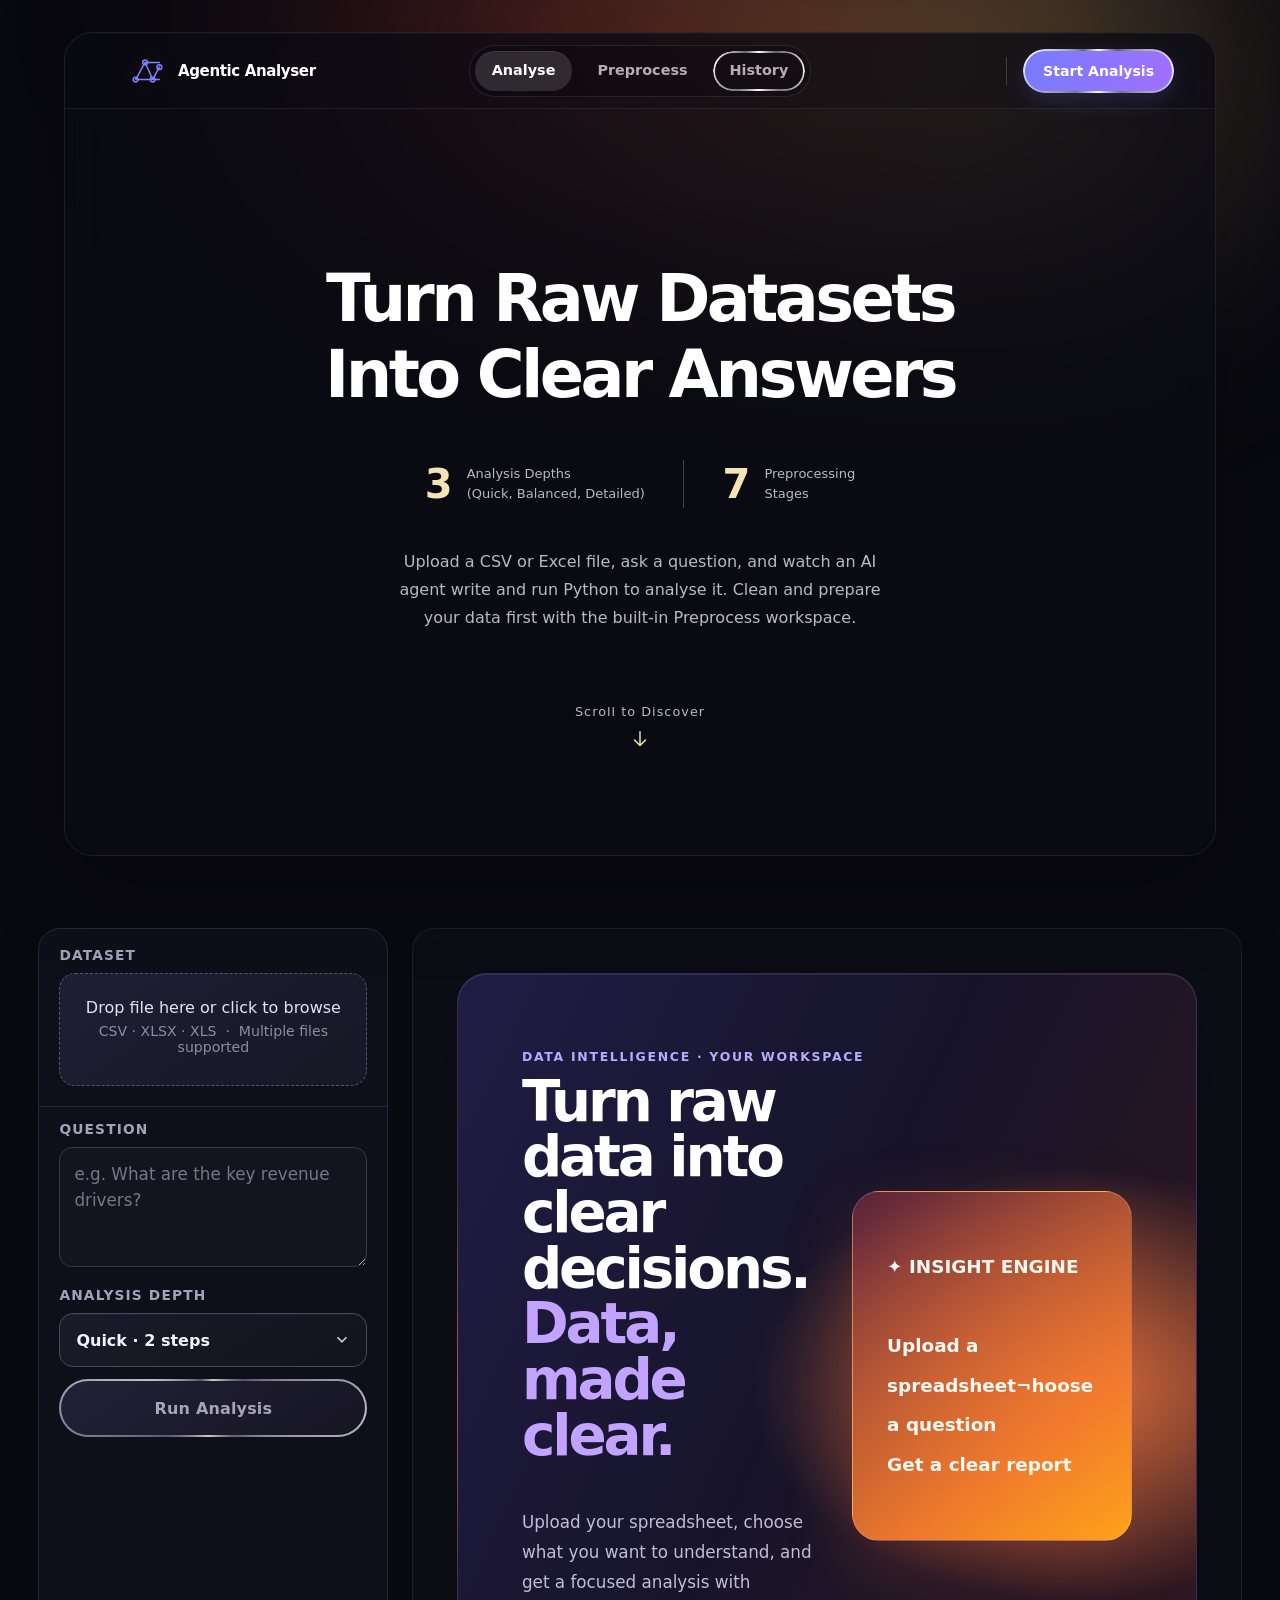
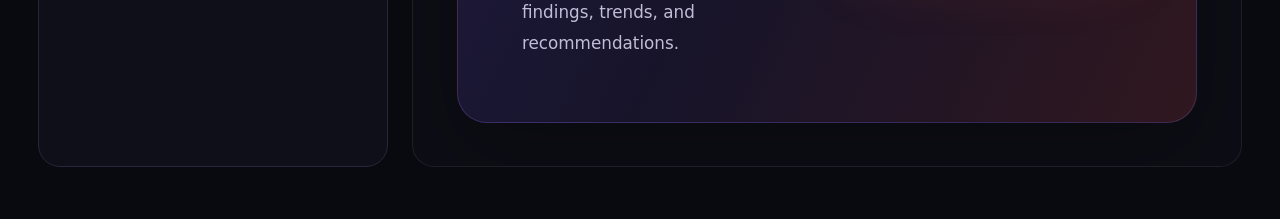
==== commit c499d652: "Add hero section, shared navigation bar, and project documentation" ====
--- a/static/index.html
+++ b/static/index.html
@@ -24,6 +24,68 @@
     --radius:   8px;
     --radius-lg:12px;
     --font:     'Inter','Segoe UI',system-ui,sans-serif;
+    --nav-height:76px;
+    --nav-link-gap:8px;
+    --hero-gutter:64px;
+    --hero-radius:28px;
+    --hero-glass:rgba(12,12,20,.72);
+    --hero-border:rgba(255,255,255,.08);
+    --hero-glow-crimson:#B3382C;
+    --hero-glow-orange:#D2793F;
+    --hero-glow-gold:#C9A25A;
+    --hero-glow-olive:#5E7355;
+    --hero-cream:#F3E3B5;
+    --hero-content-gap:40px;
+    --hero-glow-crimson-soft:rgba(179,56,44,.46);
+    --hero-glow-orange-soft:rgba(210,121,63,.42);
+    --hero-glow-gold-soft:rgba(201,162,90,.34);
+    --hero-glow-olive-soft:rgba(94,115,85,.28);
+    --hero-muted:rgba(255,255,255,.72);
+    --hero-glass-border:rgba(255,255,255,.08);
+    --hero-side-space:64px;
+    --hero-mobile-space:12px;
+    --hero-top-space:120px;
+    --hero-scroll-space:80px;
+    --hero-white:#ffffff;
+    --hero-shadow:rgba(0,0,0,.25);
+    --hero-highlight:rgba(255,255,255,.035);
+    --hero-divider-color:rgba(255,255,255,.22);
+    --nav-gap:24px;
+    --nav-action-gap:16px;
+    --nav-link-padding-x:17px;
+    --nav-link-height:40px;
+    --nav-control-size:44px;
+    --nav-pill-radius:999px;
+    --nav-mobile-padding:28px;
+    --nav-mobile-link-height:64px;
+    --nav-mobile-gap:12px;
+    --nav-border-color:rgba(255,255,255,.075);
+    --nav-glass:rgba(11,11,18,.24);
+    --nav-links-glass:rgba(7,7,13,.2);
+    --nav-muted:rgba(255,255,255,.68);
+    --nav-hover:rgba(255,255,255,.075);
+    --nav-active:rgba(255,255,255,.13);
+    --nav-model-bg:rgba(10,10,17,.3);
+    --nav-model-border:rgba(255,255,255,.12);
+    --nav-model-text:rgba(255,255,255,.7);
+    --nav-divider-color:rgba(255,255,255,.18);
+    --nav-control-bg:rgba(15,15,24,.45);
+    --nav-control-border:rgba(255,255,255,.15);
+    --nav-overlay-bg:rgba(9,9,16,.88);
+    --nav-mobile-link-bg:rgba(255,255,255,.045);
+    --nav-mobile-link-border:rgba(255,255,255,.11);
+    --nav-mobile-link-active:rgba(255,255,255,.12);
+    --nav-focus:var(--accent);
+    --nav-white:#fff;
+    --nav-logo-glow:rgba(179,56,44,.2);
+    --nav-links-border:rgba(255,255,255,.09);
+    --nav-inset-highlight:rgba(255,255,255,.08);
+    --nav-transition:.2s;
+    --nav-mobile-link-radius:18px;
+    --nav-mobile-active-border:rgba(255,255,255,.28);
+    --nav-tablet-gap:14px;
+    --nav-tablet-action-gap:12px;
+    --nav-mobile-control-size:40px;
   }
   * { box-sizing: border-box; margin: 0; padding: 0; }
   body {
@@ -100,6 +162,7 @@
     border-color: var(--accent);
     background: rgba(200,255,62,.04);
   }
+  .upload-zone:focus-visible { outline:2px solid var(--accent); outline-offset:4px; }
   .upload-zone input { position: absolute; inset: 0; opacity: 0; cursor: pointer; }
   .upload-text { font-size: 0.78rem; color: var(--text2); margin-bottom: 3px; }
   .upload-hint { font-size: 0.68rem; color: var(--text3); }
@@ -527,20 +590,109 @@
   @media(prefers-reduced-motion:reduce) { button { transition:none!important; } button:before,button:after { animation:none!important; opacity:0!important; } button:not(:disabled):hover,button:not(:disabled):active { transform:none; } }
   @media(max-width:900px) { .sidebar { width:320px; } }
   @media(max-width:700px) { body{font-size:16px}.sidebar{width:100%}.feed{padding:16px} }
+
+  /* Analyse hero and page flow. The workspace keeps its existing IDs and behavior below. */
+  body { display:block; overflow-x:hidden; background:var(--bg); }
+  .hero-wrap { position:relative; isolation:isolate; min-height:100svh; display:grid; padding:32px var(--hero-side-space) 44px; }
+  .hero-aurora { position:absolute; z-index:-1; top:-8%; left:6%; width:88%; height:68%; opacity:0; filter:blur(110px); pointer-events:none; background:radial-gradient(ellipse at 43% 12%,var(--hero-glow-crimson-soft),transparent 42%),radial-gradient(ellipse at 67% 18%,var(--hero-glow-orange-soft),transparent 38%),radial-gradient(ellipse at 83% 20%,var(--hero-glow-gold-soft),transparent 37%),radial-gradient(ellipse at 100% 30%,var(--hero-glow-olive-soft),transparent 34%); animation:hero-glow-in 1.4s ease-out forwards,hero-glow-drift 24s ease-in-out 1.4s infinite alternate; }
+  .hero-card { position:relative; width:100%; max-width:1920px; min-height:calc(100svh - 76px); margin:0 auto; overflow:hidden; display:flex; flex-direction:column; border:1px solid var(--hero-glass-border); border-radius:var(--hero-radius); background:var(--hero-glass); -webkit-backdrop-filter:blur(26px); backdrop-filter:blur(26px); box-shadow:0 28px 90px var(--hero-shadow),inset 0 1px var(--hero-highlight); }
+  .hero-content { flex:1; display:flex; flex-direction:column; align-items:center; justify-content:center; padding:clamp(64px,9vh,var(--hero-top-space)) 28px 34px; text-align:center; }
+  .hero-title { display:flex; flex-direction:column; color:var(--hero-white); font-size:clamp(40px,5.1vw,80px); font-weight:750; letter-spacing:-.055em; line-height:1.15; }
+  .hero-title span { display:block; }
+  .hero-title,.hero-stats,.hero-description { opacity:0; transform:translateY(18px); animation:hero-rise .8s cubic-bezier(.2,.7,.25,1) forwards; }
+  .hero-title { animation-delay:.1s; }
+  .hero-stats { animation-delay:.2s; }
+  .hero-description { animation-delay:.3s; }
+  .hero-stats { display:flex; align-items:center; justify-content:center; gap:clamp(20px,3vw,44px); margin-top:48px; }
+  .hero-stat { display:flex; align-items:center; gap:14px; text-align:left; }
+  .hero-stat strong { color:var(--hero-cream); font-size:40px; font-weight:650; line-height:1; font-variant-numeric:tabular-nums; }
+  .hero-stat span { color:var(--hero-muted); font-size:13px; line-height:1.5; }
+  .hero-stat-divider { width:1px; height:48px; background:var(--hero-divider-color); }
+  .hero-description { max-width:520px; margin-top:var(--hero-content-gap); color:var(--hero-muted); font-size:16px; line-height:1.75; }
+  .scroll-discover { display:inline-flex; flex-direction:column; align-items:center; gap:9px; margin-top:clamp(56px,8vh,var(--hero-scroll-space)); color:var(--hero-muted); font-size:.8rem; letter-spacing:.08em; text-decoration:none; }
+  .scroll-discover svg { width:22px; height:22px; fill:none; stroke:var(--hero-cream); stroke-width:1.6; stroke-linecap:round; stroke-linejoin:round; animation:scroll-bob 1.8s ease-in-out infinite; }
+  .scroll-discover:hover { color:var(--hero-white); }
+  .layout#workspace { width:100%; max-width:1920px; height:auto; min-height:calc(100svh - var(--nav-height)); margin:0 auto; padding:28px clamp(20px,3vw,44px) 52px; overflow:visible; }
+  .layout#workspace .main { min-height:720px; }
+  .history-panel { top:20px; z-index:2200; }
+  @keyframes hero-rise { to { opacity:1;transform:translateY(0); } }
+  @keyframes hero-glow-in { to { opacity:1; } }
+  @keyframes hero-glow-drift { from { transform:translate3d(-1%,0,0) scale(1); } to { transform:translate3d(2%,2%,0) scale(1.04); } }
+  @keyframes scroll-bob { 0%,100% { transform:translateY(0); } 50% { transform:translateY(6px); } }
+  @media(max-width:1023px) {
+    .hero-wrap { padding:20px 24px 36px; }
+    .hero-card { min-height:calc(100svh - 56px); }
+    .hero-content { padding-top:clamp(58px,8vh,90px); }
+    .layout#workspace { min-height:calc(100svh - var(--nav-height)); }
+  }
+  @media(max-width:700px) {
+    .hero-wrap { min-height:100svh; padding:12px var(--hero-mobile-space) 20px; }
+    .hero-card { min-height:calc(100svh - 32px); border-radius:20px; }
+    .hero-content { padding:54px 20px 26px; }
+  .hero-title { font-size:clamp(32px,10vw,40px); line-height:1.15; letter-spacing:-.045em; }
+    .hero-stats { width:100%; gap:14px; margin-top:34px; }
+    .hero-stat { flex:1; justify-content:center; gap:9px; }
+    .hero-stat strong { font-size:34px; }
+    .hero-stat span { font-size:11px; }
+    .hero-stat-divider { height:42px; }
+    .hero-description { margin-top:28px; font-size:14px; }
+    .scroll-discover { margin-top:42px; }
+    .layout#workspace { min-height:0; padding:16px 12px 32px; }
+    .layout#workspace .main { min-height:60vh; }
+  }
+  @media(prefers-reduced-motion:reduce) {
+    .hero-title,.hero-stats,.hero-description { opacity:1;transform:none;animation:none; }
+    .hero-aurora { opacity:1;transform:none;animation:none; }
+    .scroll-discover svg { animation:none; }
+  }
 </style>
+<link rel="stylesheet" href="/static/shared.css"/>
 </head>
 <body>
 
-<header>
-  <div style="margin-right:28px">
-    <div class="logo-text">Agentic Analyser</div>
-    <div class="logo-sub">Autonomous Data Intelligence</div>
+<section class="hero-wrap" aria-labelledby="heroTitle">
+  <div class="hero-aurora" aria-hidden="true"></div>
+  <div class="hero-card">
+    <header class="app-navbar">
+      <a class="app-brand" href="/" aria-label="Agentic Analyser home">
+        <svg viewBox="0 0 40 40" role="img" aria-label=""><path d="M8 29 18 11l8 18 7-13M8 29h25M18 11h15"/><circle cx="8" cy="29" r="2.5"/><circle cx="18" cy="11" r="2.5"/><circle cx="26" cy="29" r="2.5"/><circle cx="33" cy="16" r="2.5"/></svg>
+        <span>Agentic Analyser</span>
+      </a>
+      <nav class="app-nav-links" aria-label="Main navigation">
+        <a href="/" class="nav-link active" aria-current="page">Analyse</a>
+        <a href="/preprocess" class="nav-link">Preprocess</a>
+        <button class="nav-link history-btn" id="historyToggle" type="button">History</button>
+      </nav>
+      <div class="nav-actions">
+        <div class="model-pill" id="modelBadge" aria-label="Primary model">Connecting…</div>
+        <span class="nav-divider" aria-hidden="true"></span>
+        <button class="btn btn-primary nav-cta" id="heroStartAnalysis" type="button">Start Analysis</button>
+        <button class="nav-menu-toggle" id="navMenuToggle" type="button" aria-label="Open navigation menu" aria-expanded="false" aria-controls="mobileNavOverlay">
+          <svg viewBox="0 0 24 24" aria-hidden="true"><path d="M4 7h16M4 12h16M4 17h16"/></svg>
+        </button>
+      </div>
+    </header>
+    <div class="hero-content">
+      <h1 id="heroTitle" class="hero-title"><span>Turn Raw Datasets</span><span>Into Clear Answers</span></h1>
+      <div class="hero-stats" aria-label="Project capabilities">
+        <div class="hero-stat"><strong>3</strong><span>Analysis Depths<br/>(Quick, Balanced, Detailed)</span></div>
+        <span class="hero-stat-divider" aria-hidden="true"></span>
+        <div class="hero-stat"><strong>7</strong><span>Preprocessing<br/>Stages</span></div>
+      </div>
+      <p class="hero-description">Upload a CSV or Excel file, ask a question, and watch an AI agent write and run Python to analyse it. Clean and prepare your data first with the built-in Preprocess workspace.</p>
+      <a class="scroll-discover" href="#workspace"><span>Scroll to Discover</span><svg viewBox="0 0 24 24" aria-hidden="true"><path d="M12 4v15m-6-6 6 6 6-6"/></svg></a>
+    </div>
   </div>
-  <a href="/" style="padding:0 18px;height:54px;display:flex;align-items:center;font-size:.8rem;font-weight:600;color:var(--accent);cursor:pointer;border-bottom:2px solid var(--accent);text-decoration:none">Analyse</a>
-  <a href="/preprocess" style="padding:0 18px;height:54px;display:flex;align-items:center;font-size:.8rem;font-weight:600;color:var(--text3);cursor:pointer;border-bottom:2px solid transparent;text-decoration:none;transition:color .15s">Preprocess</a>
-  <div class="model-pill" id="modelBadge">Connecting…</div>
-  <button class="history-btn" id="historyToggle" style="margin-left:10px">History</button>
-</header>
+</section>
+
+<div class="mobile-nav-overlay" id="mobileNavOverlay" hidden>
+  <button class="mobile-nav-close" id="mobileNavClose" type="button" aria-label="Close navigation menu"><svg viewBox="0 0 24 24" aria-hidden="true"><path d="m6 6 12 12M18 6 6 18"/></svg></button>
+  <nav class="mobile-nav-list" aria-label="Mobile navigation">
+    <a href="/" class="mobile-nav-link active" aria-current="page">Analyse</a>
+    <a href="/preprocess" class="mobile-nav-link">Preprocess</a>
+    <button class="mobile-nav-link" id="mobileHistoryToggle" type="button">History</button>
+  </nav>
+</div>
 
 <!-- HISTORY PANEL -->
 <div class="history-panel" id="historyPanel">
@@ -553,14 +705,14 @@
   </div>
 </div>
 
-<div class="layout">
+<div class="layout" id="workspace">
 
   <!-- SIDEBAR -->
   <aside class="sidebar">
 
     <div class="s-block" style="padding-top:18px">
       <span class="field-label">Dataset</span>
-      <div class="upload-zone" id="dropZone">
+      <div class="upload-zone" id="dropZone" tabindex="-1">
         <input type="file" id="fileInput" accept=".csv,.xlsx,.xls" multiple/>
         <div class="upload-text">Drop file here or click to browse</div>
         <div class="upload-hint">CSV · XLSX · XLS &nbsp;·&nbsp; Multiple files supported</div>
@@ -662,7 +814,38 @@
 const followupBtn   = document.getElementById('followupBtn');
 const modelBadge    = document.getElementById('modelBadge');
 
-fetch('/model').then(r=>r.json()).then(d=>{ modelBadge.textContent = d.model }).catch(()=>{});
+fetch('/model').then(r=>{ if(!r.ok) throw new Error('Model unavailable'); return r.json(); }).then(d=>{ if(d.model) modelBadge.textContent = d.model; else modelBadge.hidden = true; }).catch(()=>{ modelBadge.hidden = true; });
+
+const navMenuToggle = document.getElementById('navMenuToggle');
+const mobileNavOverlay = document.getElementById('mobileNavOverlay');
+function closeMobileNav(restoreFocus = false) {
+  mobileNavOverlay.hidden = true;
+  navMenuToggle.setAttribute('aria-expanded', 'false');
+  document.body.classList.remove('mobile-nav-open');
+  if (restoreFocus) navMenuToggle.focus();
+}
+navMenuToggle.addEventListener('click', () => {
+  const open = navMenuToggle.getAttribute('aria-expanded') !== 'true';
+  navMenuToggle.setAttribute('aria-expanded', String(open));
+  mobileNavOverlay.hidden = !open;
+  document.body.classList.toggle('mobile-nav-open', open);
+  if (open) mobileNavOverlay.querySelector('.mobile-nav-link')?.focus();
+});
+document.getElementById('mobileNavClose').addEventListener('click', () => closeMobileNav(true));
+mobileNavOverlay.addEventListener('click', event => {
+  if (event.target === mobileNavOverlay) closeMobileNav(true);
+  if (event.target.closest('a')) closeMobileNav();
+});
+document.addEventListener('keydown', event => { if (event.key === 'Escape' && !mobileNavOverlay.hidden) closeMobileNav(true); });
+window.addEventListener('resize', () => { if (window.innerWidth > 1023 && !mobileNavOverlay.hidden) closeMobileNav(); });
+document.getElementById('heroStartAnalysis').addEventListener('click', () => {
+  const behavior = window.matchMedia('(prefers-reduced-motion: reduce)').matches ? 'auto' : 'smooth';
+  dropZone.scrollIntoView({behavior,block:'center'});
+  dropZone.focus({preventScroll:true});
+});
+if (window.location.hash === '#dropZone') {
+  requestAnimationFrame(() => { const behavior = window.matchMedia('(prefers-reduced-motion: reduce)').matches ? 'auto' : 'smooth'; dropZone.scrollIntoView({behavior,block:'center'}); dropZone.focus({preventScroll:true}); });
+}
 
 
 // Check if a cleaned CSV was sent from the Preprocessor via URL param
@@ -1258,14 +1441,27 @@
 });
 
 // HISTORY
+function openHistoryPanel() {
+  const panel = document.getElementById('historyPanel');
+  panel.classList.add('open');
+  loadHistory();
+}
 document.getElementById('historyToggle').addEventListener('click', () => {
   const panel = document.getElementById('historyPanel');
-  panel.classList.toggle('open');
-  if (panel.classList.contains('open')) loadHistory();
+  if (panel.classList.contains('open')) panel.classList.remove('open');
+  else openHistoryPanel();
+});
+document.getElementById('mobileHistoryToggle').addEventListener('click', () => {
+  closeMobileNav();
+  openHistoryPanel();
 });
 document.getElementById('historyClose').addEventListener('click', () => {
   document.getElementById('historyPanel').classList.remove('open');
 });
+if (new URLSearchParams(window.location.search).get('show_history') === '1') {
+  openHistoryPanel();
+  window.history.replaceState({}, '', '/');
+}
 
 async function loadHistory() {
   const list = document.getElementById('historyList');
--- a/static/shared.css
+++ b/static/shared.css
@@ -0,0 +1,47 @@
+/* Shared navigation for the Analyse and Preprocess pages. */
+html { scroll-behavior:smooth; }
+body.mobile-nav-open { overflow:hidden; }
+[hidden] { display:none !important; }
+
+.app-navbar {
+  position:relative; z-index:30; width:100%; height:var(--nav-height,76px); min-height:var(--nav-height,76px);
+  display:grid; grid-template-columns:minmax(0,1fr) auto minmax(0,1fr); align-items:center; gap:var(--nav-gap,24px);
+  padding:0 clamp(24px,3.2vw,54px); border:0; border-bottom:1px solid var(--nav-border-color,rgba(255,255,255,.075));
+  border-radius:0; background:var(--nav-glass,rgba(11,11,18,.24)); flex-shrink:0;
+}
+.app-brand { min-width:0; width:max-content; display:inline-flex; align-items:center; gap:12px; color:var(--nav-white,#fff); font-size:1rem; font-weight:700; letter-spacing:-.025em; text-decoration:none; white-space:nowrap; }
+.app-navbar > a.app-brand[href="/"] { height:auto; min-height:0; padding:0; border:0; border-radius:0; color:var(--nav-white,#fff)!important; background:transparent; box-shadow:none; }
+.app-brand svg { width:38px; height:38px; fill:none; stroke:var(--accent,#c8ff3e); stroke-width:1.6; stroke-linecap:round; stroke-linejoin:round; filter:drop-shadow(0 0 8px var(--nav-logo-glow,rgba(179,56,44,.2))); }
+.app-nav-links { display:flex; align-items:center; justify-content:center; gap:var(--nav-link-gap,8px); padding:5px; border:1px solid var(--nav-links-border,rgba(255,255,255,.09)); border-radius:var(--nav-pill-radius,999px); background:var(--nav-links-glass,rgba(7,7,13,.2)); }
+.nav-link { min-height:var(--nav-link-height,40px); display:inline-flex; align-items:center; justify-content:center; padding:0 var(--nav-link-padding-x,17px); border:0; border-radius:var(--nav-pill-radius,999px); color:var(--nav-muted,rgba(255,255,255,.68)); background:transparent; font:600 .9rem/1 var(--font,'Segoe UI',sans-serif); text-decoration:none; white-space:nowrap; cursor:pointer; transition:background-color var(--nav-transition,.2s) ease,color var(--nav-transition,.2s) ease; }
+.nav-link:hover,.nav-link:focus-visible { color:var(--nav-white,#fff); background:var(--nav-hover,rgba(255,255,255,.075)); }
+.nav-link.active { color:var(--nav-white,#fff); background:var(--nav-active,rgba(255,255,255,.13)); box-shadow:inset 0 1px var(--nav-inset-highlight,rgba(255,255,255,.08)); }
+.nav-link:focus-visible { outline:2px solid var(--nav-focus,var(--accent,#c8ff3e)); outline-offset:3px; }
+.nav-actions { min-width:0; display:flex; align-items:center; justify-content:flex-end; gap:var(--nav-action-gap,16px); }
+.app-navbar .model-pill { max-width:min(260px,22vw); overflow:hidden; text-overflow:ellipsis; white-space:nowrap; margin:0; padding:8px 13px; border:1px solid var(--nav-model-border,rgba(255,255,255,.12)); border-radius:var(--nav-pill-radius,999px); color:var(--nav-model-text,rgba(255,255,255,.7)); background:var(--nav-model-bg,rgba(10,10,17,.3)); font:500 .72rem/1.2 ui-monospace,Consolas,monospace; }
+.app-navbar .nav-cta { min-height:var(--nav-control-size,44px); width:auto; padding:0 20px; border-radius:var(--nav-pill-radius,999px); font-size:.88rem; white-space:nowrap; }
+.nav-divider { width:1px; height:28px; background:var(--nav-divider-color,rgba(255,255,255,.18)); }
+.nav-menu-toggle,.mobile-nav-close { width:var(--nav-control-size,44px); height:var(--nav-control-size,44px); display:none; align-items:center; justify-content:center; padding:0; border:1px solid var(--nav-control-border,rgba(255,255,255,.15)); border-radius:50%; color:var(--nav-white,#fff); background:var(--nav-control-bg,rgba(15,15,24,.45)); cursor:pointer; }
+.nav-menu-toggle svg,.mobile-nav-close svg { width:22px;height:22px;fill:none;stroke:currentColor;stroke-width:1.7;stroke-linecap:round; }
+.mobile-nav-overlay { position:fixed; inset:0; z-index:2000; display:flex; align-items:center; justify-content:center; padding:var(--nav-mobile-padding,28px); background:var(--nav-overlay-bg,rgba(9,9,16,.88)); border:1px solid var(--nav-border-color,rgba(255,255,255,.09)); backdrop-filter:blur(24px); -webkit-backdrop-filter:blur(24px); }
+.mobile-nav-close { position:absolute;top:20px;right:20px;display:flex; }
+.mobile-nav-list { width:min(100%,440px);display:flex;flex-direction:column;gap:var(--nav-mobile-gap,12px); }
+.mobile-nav-link { min-height:var(--nav-mobile-link-height,64px); display:flex; align-items:center; justify-content:center; padding:14px 22px; border:1px solid var(--nav-mobile-link-border,rgba(255,255,255,.11)); border-radius:var(--nav-mobile-link-radius,18px); color:var(--nav-white,#fff); background:var(--nav-mobile-link-bg,rgba(255,255,255,.045)); font:600 1.25rem/1.2 var(--font,'Segoe UI',sans-serif); text-align:center; text-decoration:none; cursor:pointer; }
+.mobile-nav-link.active { border-color:var(--nav-mobile-active-border,rgba(255,255,255,.28));background:var(--nav-mobile-link-active,rgba(255,255,255,.12)); }
+.mobile-nav-link:focus-visible,.nav-menu-toggle:focus-visible,.mobile-nav-close:focus-visible { outline:2px solid var(--nav-focus,var(--accent,#c8ff3e));outline-offset:4px; }
+@media(max-width:1023px) {
+  .app-navbar { grid-template-columns:minmax(0,1fr) auto;gap:var(--nav-tablet-gap,14px);padding-inline:clamp(18px,3vw,32px); }
+  .app-nav-links { display:none; }
+  .nav-actions { gap:var(--nav-tablet-action-gap,12px); }
+  .nav-menu-toggle { display:inline-flex; }
+}
+@media(max-width:620px) {
+  .app-navbar { padding-inline:16px;gap:10px; }
+  .app-brand { gap:8px;font-size:.9rem; }
+  .app-brand svg { width:32px;height:32px; }
+  .app-navbar .model-pill,.nav-divider { display:none; }
+  .nav-actions { gap:8px; }
+  .app-navbar .nav-cta { min-height:40px;padding:0 12px;font-size:.78rem; }
+  .nav-menu-toggle,.mobile-nav-close { width:var(--nav-mobile-control-size,40px);height:var(--nav-mobile-control-size,40px); }
+}
+@media(prefers-reduced-motion:reduce) { html { scroll-behavior:auto; } .nav-link { transition:none; } }
